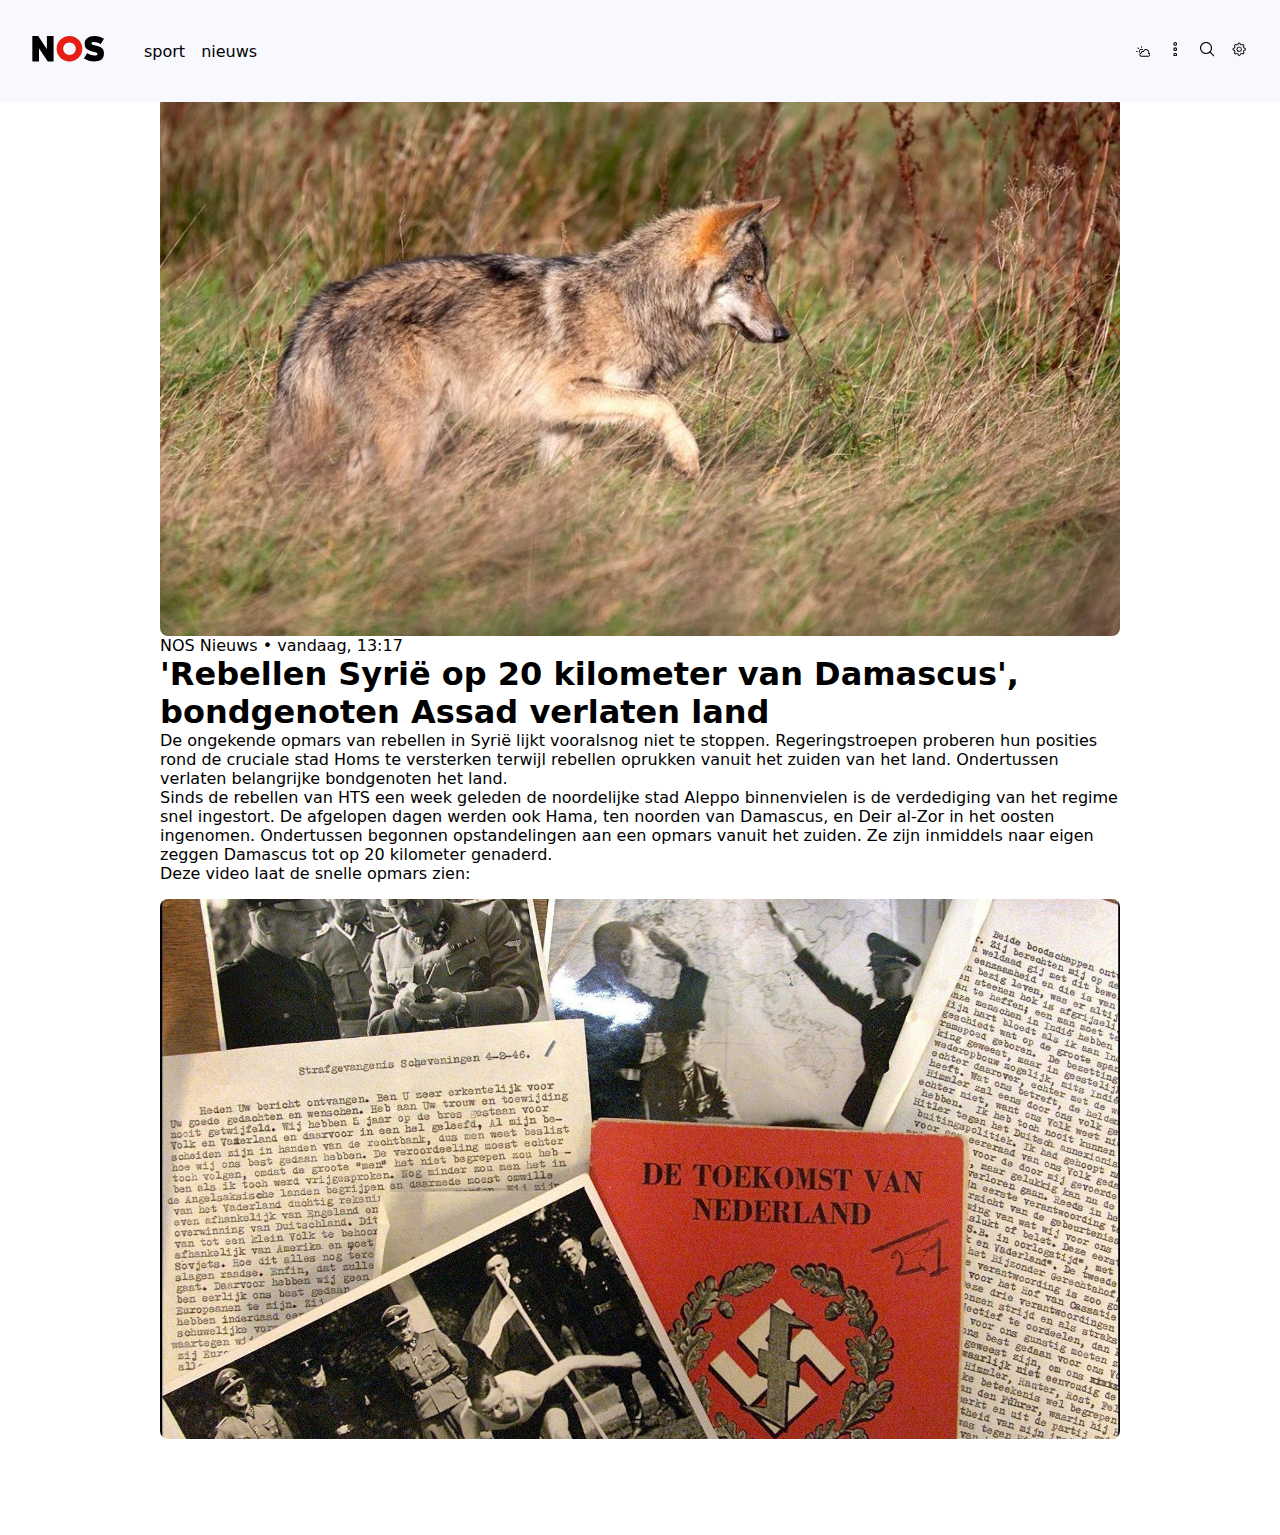
==== nieuwsbericht.html @ 50c2ce1c "1ste pagina" ====
<!DOCTYPE html>
<html lang="en">
<head>
    <meta charset="UTF-8">
    <meta name="viewport" content="width=device-width, initial-scale=1.0">
    <title>NOS</title>
    <link href="styles/style.css" rel="stylesheet">
    <link rel="icon" type="image/svg+xml" href="images/favicon.svg">
</head>
<body class="tweedepagina">
    <header>
        <nav>
            <h1><a href="index.html"><svg xmlns="http://www.w3.org/2000/svg" viewBox="0 0 79 28" aria-hidden="true">
                  <g fill="none" fill-rule="evenodd">
                    <path fill="currentColor" d="M78.94 18.93c0-5.31-2.57-6.91-9.32-8.54-3.46-.8-4.41-1.27-4.41-2.28 0-.96.53-1.66 2.76-1.66 2.72 0 5.1.93 7.48 2.55 0 0 3.15-5.01 3.49-5.87C76.2 
                      1.12 72.92 0 68.35 0c-6.48 0-10.58 3.44-10.58 8.54 0 5.4 3.1 7.19 9.58 8.7 3.6.84 4.57 1.46 4.57 2.47 0 1.27-.85 1.74-3.5 1.74-2.49 0-5.9-1.36-7.85-2.71l-3.6
                       5.87a21.3 21.3 0 0 0 11.3 3.29c6.45 0 10.67-2.33 10.67-8.73"></path>
                    <path fill="#E61E14"
                      d="M27 13.95C27 6.25 33.32 0 41.12 0s14.13 6.25 14.13 13.95S48.92 27.9 41.12
                        27.9 27 21.65 27 13.95m7.2 0c0-3.78 3.1-6.84 6.92-6.84 3.83 0 6.93 3.06 6.93 6.84s-3.1 6.84-6.93 6.84a6.89 6.89 0 0 1-6.93-6.84">
                    </path>
                    <path fill="currentColor" d="M23.67 27.9V0h-7.33v14.35S6.88 0 
                        6.82 0H.36v27.9h7.32V13.55l9.63 14.35z"></path>
                  </g>
                </svg></a></h1>
            <ul>
              <li>
                <a href="">sport</a>
                </a>
              </li>
              <li>
                <a href="">nieuws</a>
                </a>
              </li>
            </ul>
      
            <ul>
              <li>
                <a href=""><svg aria-label="Nos logo" xmlns="http://www.w3.org/2000/svg" viewBox="0 0 24 18"
                    aria-hidden="true" class="sc-c0b56039-8 jDrBGf">
                    <path fill="currentColor" d="M24 14.52c0 1.8-1.45 3.25-3.25 3.25-.57 0-2 0-5.94.03l-5.95.04A3.25 3.25 0 0 1 8
                         11.47a3.25 3.25 0 0 1 4-2.93 5.07 5.07 0 0 1 9.7 2.87c1.33.4 2.3 1.65 2.3 3.11m-3.28-1.74a.75.75 0 0
                         1-.7-1.04 3.57 3.57 0 1 0-6.8-2.05c-.1.5-.67.76-1.11.5a1.7 1.7 0 0 0-.88-.24 1.75 1.75 0 0 0-1.72 2.03.75.75 0 0 1-.7.87 1.74
                          1.74 0 0 0 .05 3.49l5.94-.04 5.95-.03a1.75 1.75 0 0 0 .03-3.5h-.06zm-9.4-7.41a.75.75 0 1 1-.72 
                          1.31 2.86 2.86 0 0 0-4.07 3.5.75.75 0 1 1-1.41.5 4.37 4.37 0 0 1 6.2-5.31m-1.38-3a.75.75 0 1 1-1.5 0V.75a.75.75
                           0 0 1 1.5 0zM.75 9.94a.75.75 0 0 1 0-1.5h1.62a.75.75 0 1 1 0 1.5zm1.94-6.19A.75.75 0 1 1 3.75 2.7L4.9 3.84a.75.75 0
                            0 1-1.07 1.05L2.7 3.75z"></path>
                  </svg></a>
              </li>
              <li>
                <svg xmlns="http://www.w3.org/2000/svg" viewBox="0 0 24 24" aria-hidden="true" class="sc-1efe975a-5 bbkuON">
                  <path fill="currentColor"
                    d="M3.13 8.87a3.13 3.13 0 1 1 0 6.26 3.13 3.13 0 0 1 0-6.26m8.87 0a3.13 3.13 0 1 1 0 6.26 3.13 3.13 0 0 1 0-6.26m8.87 0a3.13 3.13 0 1 1 0 6.26 3.13 3.13 0 0 1 0-6.26m-17.74 1.8a1.33 1.33 0 1 0 0 2.66 1.33 1.33 0 0 0 0-2.66m8.87 0a1.33 1.33 0 1 0 0 2.66 1.33 1.33 0 0 0 0-2.66m8.87 0a1.33 1.33 0 1 0 0 2.66 1.33 1.33 0 0 0 0-2.66">
                  </path>
                </svg>
              </li>
      
              <li>
                <svg xmlns="http://www.w3.org/2000/svg" viewBox="0 0 24 24" class="sc-1efe975a-4 iaoBlq">
                  <path fill="currentColor" fill-rule="nonzero" d="M10.04 0c5.545 
                          0 10.04 4.495 10.04 10.04a10 10 0 0 1-2.333 6.435l5.99 
                          5.992a.9.9 0 0 1-1.205 1.334l-.068-.061-5.992-5.99a10 
                          10 0 0 1-6.432 2.33C4.495 20.08 0 15.585 0 10.04S4.495 
                          0 10.04 0m0 1.8a8.241 8.241 0 0 0 0 16.48 8.241 8.241 0 0 
                          0 0-16.48"></path>
                </svg>
              </li>
      
              <li>
                <svg xmlns="http://www.w3.org/2000/svg" fill="none" viewBox="0 0 22 22" aria-hidden="true"
                  class="sc-d49dac73-0 ldTFCj">
                  <path fill="currentColor" stroke="currentColor" stroke-width="0.3"
                    d="m19.544 8.978-.5-.067a.51.51 0 0 1-.444-.333 8.5 8.5 0 0 0-.511-1.233.51.51 0 0 1 .067-.556l.31-.4a1.67 1.67 0 0 0-.133-2.222l-.522-.522a1.68 1.68 0 0 0-2.222-.134l-.4.311a.51.51 0 0 1-.556.067 10 10 0 0 0-1.233-.511.5.5 0 0 1-.333-.434L13.01 2.5A1.69 1.69 0 0 0 11.367 1h-.734a1.656 1.656 0 0 0-1.655 1.456l-.067.5a.5.5 0 0 1-.333.444 10 10 0 0 0-1.233.511.51.51 0 0 1-.556-.066l-.345-.267a1.677 1.677 0 0 0-2.222.089l-.522.522a1.667 1.667 0 0 0-.133 2.222l.31.4a.51.51 0 0 1 .067.556 8.5 8.5 0 0 0-.51 1.233.51.51 0 0 1-.445.333l-.5.067A1.657 1.657 0 0 0 1 10.633v.734a1.656 1.656 0 0 0 1.456 1.655l.5.067a.51.51 0 0 1 .444.333q.215.634.511 1.233c.09.183.064.4-.066.556l-.312.4a1.68 1.68 0 0 0 .134 2.222l.522.522a1.68 1.68 0 0 0 2.222.134l.4-.311a.51.51 0 0 1 .556-.067 10 10 0 0 0 1.233.511.5.5 0 0 1 .333.433l.056.445a1.69 1.69 0 0 0 1.644 1.5h.734a1.656 1.656 0 0 0 1.655-1.456l.067-.5a.51.51 0 0 1 .333-.444q.634-.215 1.233-.511c.183-.09.4-.064.556.066l.345.267a1.68 1.68 0 0 0 2.222-.089l.522-.522a1.68 1.68 0 0 0 .133-2.222l-.31-.4a.51.51 0 0 1-.067-.556q.296-.6.51-1.233a.51.51 0 0 1 .445-.333l.5-.067A1.657 1.657 0 0 0 21 11.367v-.734a1.656 1.656 0 0 0-1.456-1.655Zm.345 2.389a.57.57 0 0 1-.49.555l-.5.056a1.68 1.68 0 0 0-1.366 1.11 6.6 6.6 0 0 1-.433 1.057 1.63 1.63 0 0 0 .178 1.744l.31.4c.19.208.19.525 0 .733l-.521.522a.566.566 0 0 1-.79 0l-.344-.266a1.64 1.64 0 0 0-1.744-.178q-.51.262-1.056.433a1.68 1.68 0 0 0-1.11 1.367l-.056.5a.57.57 0 0 1-.556.489h-.733a.567.567 0 0 1-.556-.556l-.055-.433a1.65 1.65 0 0 0-1.111-1.367A6.6 6.6 0 0 1 7.9 17.1a1.5 1.5 0 0 0-.722-.178c-.37.002-.73.128-1.022.356l-.4.31a.544.544 0 0 1-.734 0l-.522-.521a.544.544 0 0 1 0-.734l.311-.4a1.64 1.64 0 0 0 .178-1.744 6.6 6.6 0 0 1-.433-1.056 1.68 1.68 0 0 0-1.367-1.11l-.5-.056a.57.57 0 0 1-.489-.556v-.733a.57.57 0 0 1 .489-.556l.5-.055a1.65 1.65 0 0 0 1.367-1.111q.17-.547.433-1.056a1.63 1.63 0 0 0-.267-1.789l-.31-.4a.544.544 0 0 1 0-.733l.521-.522a.58.58 0 0 1 .79 0l.344.277a1.61 1.61 0 0 0 1.744.178q.51-.263 1.056-.433a1.66 1.66 0 0 0 1.11-1.367l.056-.5a.57.57 0 0 1 .556-.489h.733c.305.006.55.252.556.556l.055.433a1.65 1.65 0 0 0 1.111 1.367q.547.17 1.056.433a1.62 1.62 0 0 0 1.745-.178l.4-.31a.545.545 0 0 1 .733 0l.522.521c.19.208.19.526 0 .734l-.311.4a1.64 1.64 0 0 0-.178 1.744q.263.51.433 1.056a1.66 1.66 0 0 0 1.367 1.11l.5.056a.57.57 0 0 1 .489.556z">
                  </path>
                  <path fill="currentColor" stroke="currentColor" stroke-width="0.3"
                    d="M11 7.11a3.889 3.889 0 1 0 0 7.778 3.889 3.889 0 0 0 0-7.777Zm0 6.667a2.776 2.776 0 0 1-1.964-4.741A2.777 2.777 0 1 1 11 13.777Z">
                  </path>
                </svg>
              </li>
      
            </ul>
            <button>
              <span></span>
              <span></span>
              <span></span>
            </button>
          </nav>
    </header>

    <main>
        <nav>
          <ul>
            <li><a href="/">Algemeen</a></li>
            <li><a href="/">Landelijk</a></li>
            <li><a href="/">Buitenland</a></li>
            <li><a href="/">Sport</a></li>
            <li><a href="/">Evenementen</a></li>
          </ul>
        </nav>

        <section>
            <img src="images/1024x576a.jpg" alt="">
        </section>

        <p>NOS Nieuws
            •
            vandaag, 13:17</p>
        <h1>'Rebellen Syrië op 20 kilometer van Damascus', bondgenoten Assad verlaten land</h1>

        <p>De ongekende opmars van rebellen in Syrië lijkt vooralsnog niet te stoppen. Regeringstroepen proberen hun posities rond de cruciale stad Homs te versterken terwijl rebellen oprukken vanuit het zuiden van het land. Ondertussen verlaten belangrijke bondgenoten het land.</p>

        <p>Sinds de rebellen van HTS een week geleden de noordelijke stad Aleppo binnenvielen is de verdediging van het regime snel ingestort. De afgelopen dagen werden ook Hama, ten noorden van Damascus, en Deir al-Zor in het oosten ingenomen. Ondertussen begonnen opstandelingen aan een opmars vanuit het zuiden. Ze zijn inmiddels naar eigen zeggen Damascus tot op 20 kilometer genaderd.</p>

        <p>Deze video laat de snelle opmars zien:</p>
        <section>
           
            <img src="images/hitler.jpg" alt="">
        </section>
 </body>
</html>
---- styles/style.css ----
/**************/
/* CSS REMEDY */
/**************/
*,
*::after,
*::before {
	box-sizing: border-box;
}






/*********************/
/* CUSTOM PROPERTIES */
/*********************/
:root {
	/* startje */
	--color-text: #111;
	--color-background: #eee;
}

ul {
	margin: 0;
  padding: 0;
}

h1, h2, h3, h4, h5, h6, p {
  margin: 0;
}

a {
	color: black;
	text-decoration: none;
}

body {
	margin: 0;
	font-family: system-ui, -apple-system, BlinkMacSystemFont, 'Segoe UI', Roboto, Oxygen, Ubuntu, Cantarell, 'Open Sans', 'Helvetica Neue', sans-serif;
}

/****************/
/* JOUW STYLING */
/****************/

/* jouw code */

header nav {
	display: flex;
	align-items: center;
	background: ghostwhite;
	padding: 2rem 2rem;
	gap: 2rem;
	position: fixed;
	width: 100%;
	top: 0;

	z-index: 2;
}


ul {
	padding: 0;
}

li {
	list-style-type: none;
}

li a {
	color: black;
}

header nav ul {
	display: flex;
	gap: 1rem;
}

img {
	max-width: 100%;
  border-radius: .5rem;
}


header nav ul:nth-of-type(2) {
	margin-left: auto;
	display: none;
}

header nav ul:nth-of-type(2) li:nth-of-type(2) svg {
	rotate: 90deg;
}

header nav button {
	display: flex;
	width: 2rem;
	aspect-ratio: 1/1;

	gap: .2rem;
	flex-direction: column;
	justify-content: center;
	align-items: center;
	margin-left: auto;

	background-color: transparent;
	border: none;
}

header nav button span {
	display: block;
	height: 2px;
	width: 100%;
	background-color: black;
}

nav svg:first-of-type {
	width: 90%;
}


img {
	width: 100%;
}


svg {
	width: 100%;
}

nav ul:nth-of-type(2) li {
	width: 1rem;
}

nav>h1 a {
	display: block;
	width: 5rem;
}

main {
	padding: 5rem 1rem 0 ;
	position: relative;
	z-index: 0;
	overflow-x: hidden;

}


main>nav.active {
	transform: translateX(0);
}

main>nav {
	position: absolute;
	background-color: ghostwhite;
	transform: translateX(100vw);
	/* top: 0; */
	z-index: 3;
	left: 0;
	width: 100vw;
	height: 90vh;
	transition: .5s;
	padding: 0rem 1rem 1rem 1rem;
}

main>nav ul {
	display: flex;
	flex-direction: column;
}

main>nav ul li a {
	display: block;
	padding: 1rem;
	border-bottom: 1px black solid;
}

main > section:nth-of-type(1) ul > div {
  display: block;
}

main > section:nth-of-type(1) ul li {
  position: relative;
}

main > section:nth-of-type(1) ul li div {
  background: linear-gradient(rgba(0, 0, 0, 0) 0%, rgba(0, 0, 0, 0.515) 100% );
  position: absolute;
  top: 0;
  width: 100%;
  height: 100%;
}
main > section:nth-of-type(1) ul li h3 {
  position: absolute;
  bottom: 1rem;
  left: 1rem;
  font-size: 2rem;
  z-index: 2;
  color: white;
}

main > section:nth-of-type(1) div ul ul {
	display: flex;
	gap: 1em;
	margin-top: .8em;
}

main > section:nth-of-type(1) > ul  { 
  display: flex;
  flex-direction: column;
}
main > section:nth-of-type(1) > ul ul  { 
  display: flex;
  flex-direction: row;
  gap: .5rem;
  margin: .5rem 0;
}

main > section:nth-of-type(1) div ul ul li {
	border-radius: .5em;
	overflow: hidden;
}


main > section:nth-of-type(2) {
  display: flex;
  flex-direction: column;
}

main > section:nth-of-type(2) > section {
  display: flex;
  flex-direction: column;
}



main > section:nth-of-type(2) section article:nth-of-type(2) ul {
  display: flex;
  overflow-x: auto; /* Zorg voor horizontaal scrollen */
  gap: 1rem; /* Ruimte tussen items */
  margin: 2rem 0;
  scroll-snap-type: x mandatory; /* Snap naar items */
  list-style: none;
  margin: 0;
  flex-direction: row;
}

main > section:nth-of-type(2) section article:nth-of-type(2){
  margin: 1rem 0;
}

main > section:nth-of-type(2) section article:nth-of-type(2) ul li {
  flex: 0 0 auto; /* Zorg ervoor dat de items niet krimpen of groeien */
  scroll-snap-align: start; /* Snapt naar het midden van elk item */
  width: 50%; /* Maak de items smaller (dunner) */
  max-width: 150px; /* Optioneel, maximale breedte */
  height: 200px; /* Hoogte behouden */
  border-radius: 0; /* Geen ronde hoeken, rechte hoeken */
  overflow: hidden; /* Verberg overloop */
  position: relative;
}
main > section:nth-of-type(2) section article:nth-of-type(2) ul li h4{
  position: absolute;
  bottom: 0;
  left: 1rem;
  z-index: 1;
  color: white;
  text-shadow: 0 0 10px black;
}

main > section:nth-of-type(2) section article:nth-of-type(2) ul li img {
  display: block;
  width: 100%; /* Zorgt ervoor dat de afbeelding de breedte van de container vult */
  height: 100%; /* Zorgt ervoor dat de afbeelding de volledige hoogte vult */
  object-fit: cover; /* Zorgt ervoor dat de afbeelding de container vult zonder vervorming */
  border-radius: 4px; /* Optioneel: lichte afgeronde hoeken voor de afbeelding */
  box-shadow: 0 4px 8px rgba(0, 0, 0, 0.2); /* Optioneel: schaduw voor een visueel effect */
}
main > section:nth-of-type(2) section article:nth-of-type(3){
  margin: 1rem 0;
}

main > section:nth-of-type(2) {
  gap: 1rem;
}


main > section:nth-of-type(2)  div {
  display: none;
  gap: 1rem;
  flex-direction: column;
}

main > section:nth-of-type(2) section article:nth-of-type(1) ul,
main > section:nth-of-type(2) section article:nth-of-type(3) ul {
  display: flex;
  flex-direction: column;
  gap: 2rem;
}
main > section:nth-of-type(2) section article:nth-of-type(1) ul li,
main > section:nth-of-type(2) section article:nth-of-type(3) ul li {
  display: flex;
  align-items: center;
  gap: 1rem;
  flex-direction: row;
}

main > section:nth-of-type(2) section article:nth-of-type(1) ul li h4,
main > section:nth-of-type(2) section article:nth-of-type(3) ul li h4{
  display: none;
} 

main > section:nth-of-type(2) section article:nth-of-type(1) ul li img,
main > section:nth-of-type(2) section article:nth-of-type(3) ul li img {
  width: 7rem;
  height: 4rem;
  border-radius: .5rem;
  object-fit: cover;
}

main > section:nth-of-type(2) section article:nth-of-type(2) h2 {
  margin: 1rem 0;
} 

main > section:nth-of-type(3)   {
  display: flex;
  gap: 2rem;
  flex-direction: column;
}


main > section:nth-of-type(3) article ul {
  display: flex;
  scroll-snap-type: x mandatory;
  overflow-x: scroll;
  gap: 1rem;
}
main > section:nth-of-type(3) article ul li {
  flex: 0 0 auto; /* Zorg ervoor dat de items niet krimpen of groeien */
  scroll-snap-align: start; /* Snapt naar het midden van elk item */
  width: 35%; /* Maak de items smaller (dunner) */
  /* max-width: 150px; Optioneel, maximale breedte */
  border-radius: 0; /* Geen ronde hoeken, rechte hoeken */
  overflow: hidden; /* Verberg overloop */
  position: relative;
}

main > section:nth-of-type(3) article ul li a div {
  position: relative;
}

main > section:nth-of-type(3) article ul li a div img {
  aspect-ratio: 1/1;
  object-fit: cover;
}


main > section:nth-of-type(3) article h2 {
  margin: 1rem 0;
}

main > section:nth-of-type(3) article ul li a div h4 {
  position: absolute;
  bottom: 1.5rem;
  left: 1.5rem;
  background-color: red;
  color: white;
  font-size: .6rem;
  padding: .3rem;
  border-radius: 1rem;
  z-index: 4;
}

main > section:nth-of-type(3) article ul li a h3 {
  font-size: .8rem;
}



@media (min-width: 786px) {
	header nav ul:nth-of-type(2) li:nth-of-type(1) a {
		display: block;
	}

	main {
		padding: 6rem 10rem;
	}


	main > section:nth-of-type(1) ul {
		display: flex;
		flex-direction: row;
		gap: 1rem;
	}
	main > section:nth-of-type(1) ul > div {
		display: none;
	}

  main > section:nth-of-type(2) ul {
		display: flex;
		flex-direction: column;
		gap: 2em;
	}



	main > section:nth-of-type(1) ul li {
		border-radius: 1rem;
		overflow: hidden;
	}

	main article:nth-of-type(1) ul:nth-of-type(1) > div {
		display: none !important;
	}

	header nav button {
		display: none;
		margin-left: auto;
	}

	header nav ul:nth-of-type(2) {
		display: flex;
	}

	main article:nth-of-type(1) ul {
		flex-direction: row;
	}

	main article:nth-of-type(1) ul li:nth-of-type(3){
		display: none;
	}

  main > section:nth-of-type(2) {
    flex-direction: row;
    margin-top: 1rem;
  }

  main > section:nth-of-type(2) section article:nth-of-type(1) ul,
  main > section:nth-of-type(2) section article:nth-of-type(3) ul {
    display: grid;
    grid-template-columns: repeat(3, 1fr);
    grid-template-rows: repeat(3, auto);
  }


  main > section:nth-of-type(2) section article:nth-of-type(1) ul li,
main > section:nth-of-type(2) section article:nth-of-type(3) ul li {
  align-items: flex-start;  
  flex-direction: column;
}

main > section:nth-of-type(2) section article:nth-of-type(1) ul li h4,
main > section:nth-of-type(2) section article:nth-of-type(3) ul li h4{
  display: block;
} 

main > section:nth-of-type(2) section article:nth-of-type(1) ul li img,
main > section:nth-of-type(2) section article:nth-of-type(3) ul li img {
  width: 100%;
  height: auto;
  border-radius: .5rem;
  object-fit: cover;
}


  main > section:nth-of-type(2) section article:nth-of-type(1) ul li img,
  main > section:nth-of-type(2) section article:nth-of-type(2) ul li img, 
  main > section:nth-of-type(2) section article:nth-of-type(3) ul li img, 
  main > section:nth-of-type(2) section article:nth-of-type(4) ul li img {
    aspect-ratio: 1/1;
    object-fit: cover;
    border-radius: 1rem;
    overflow: hidden;
  }
main > section:nth-of-type(2)  div {
  display: flex;
  gap: 1rem;
  flex-direction: column;
}

main > section:nth-of-type(2) div aside {
  width: 20rem;
  background-color: ghostwhite;
  padding: 2rem;
}

main > section:nth-of-type(2) div aside ul {
  display: flex;
  flex-direction: column;
  gap: 0;
}
main > section:nth-of-type(2) div aside ul li {
  margin: .5rem 0 ;
  border-bottom: 1px black solid;
  padding: 0 0 1rem;
}

main > section:nth-of-type(2) div aside h3 {
  font-size: .8rem;
  margin: 0;
  font-weight: 300;
}
main > section:nth-of-type(2) div aside h4 {
  font-size: .8rem;
  margin: 0;
}

main > section:nth-of-type(2) div aside:nth-of-type(2) ul li  {
  display: flex;
  align-items: center;
  gap: 1rem;

}
main > section:nth-of-type(2) div aside:nth-of-type(2) ul li img  {
  width: 3rem;
  height: 3rem;
  object-fit: cover;
  border-radius: 100rem;
  aspect-ratio: 1/1;
}
main > section:nth-of-type(2) div aside:nth-of-type(2) ul li a  {
  display: flex;
  flex-direction: column;
}

main > section:nth-of-type(2) div aside:nth-of-type(2) ul li a p {
  margin: 0;
}

main > section:nth-of-type(3) article ul li {
  width: 15%
  ;
}

[class="tweedepagina"] main section {
  display: flex;
  justify-content: center;
  justify-items: center;
}

.tweedepagina img:nth-of-type(2) {
  width: 2rem;
  height: 2rem;


}

.tweedepagina section :nth-of-type(2) {
  display: flex;
  flex-direction: column;
  align-items: center;
 margin-top: 2em;
}

}
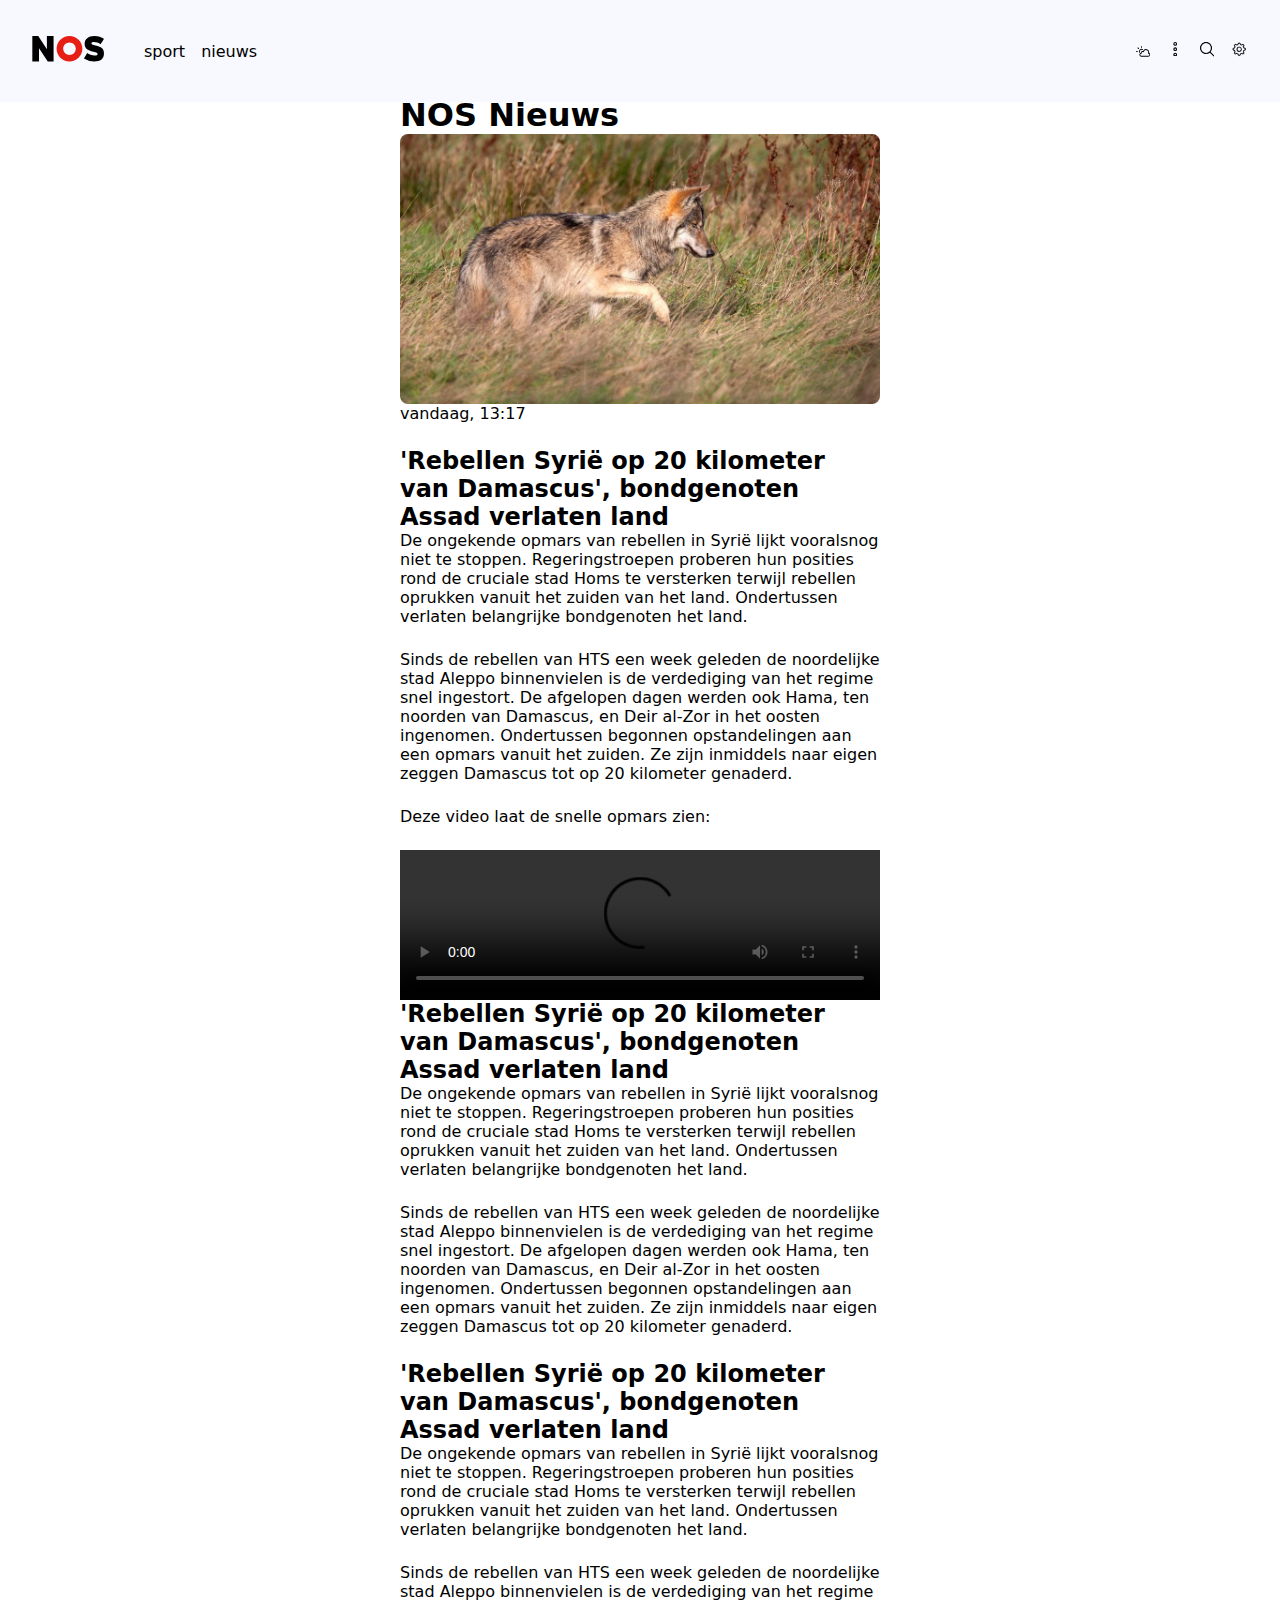
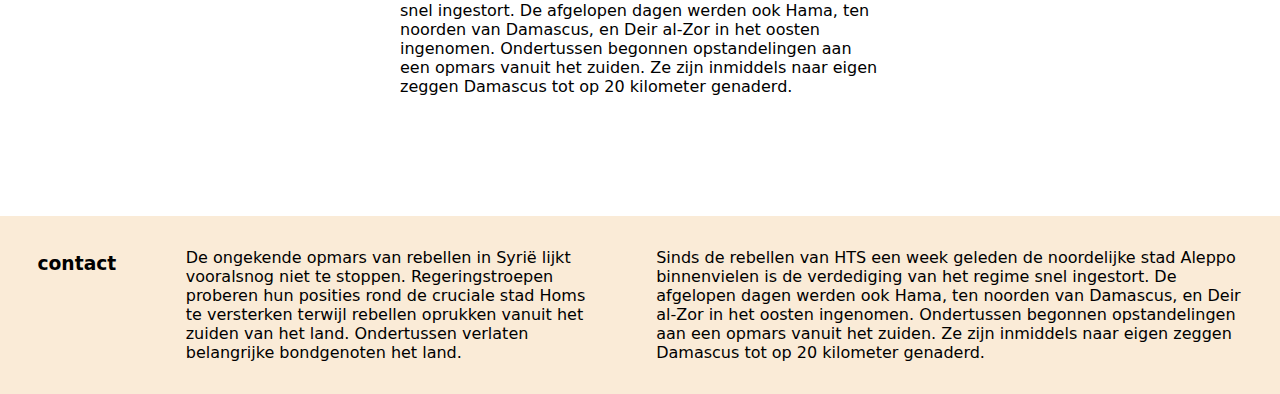
==== commit df02a4cc: "nieuww" ====
--- a/nieuwsbericht.html
+++ b/nieuwsbericht.html
@@ -98,14 +98,13 @@
           </ul>
         </nav>
 
+        <h1>NOS Nieuws</h1> 
         <section>
             <img src="images/1024x576a.jpg" alt="">
         </section>
 
-        <p>NOS Nieuws
-            •
-            vandaag, 13:17</p>
-        <h1>'Rebellen Syrië op 20 kilometer van Damascus', bondgenoten Assad verlaten land</h1>
+         <p>vandaag, 13:17</p>
+        <h2>'Rebellen Syrië op 20 kilometer van Damascus', bondgenoten Assad verlaten land</h2>
 
         <p>De ongekende opmars van rebellen in Syrië lijkt vooralsnog niet te stoppen. Regeringstroepen proberen hun posities rond de cruciale stad Homs te versterken terwijl rebellen oprukken vanuit het zuiden van het land. Ondertussen verlaten belangrijke bondgenoten het land.</p>
 
@@ -114,7 +113,31 @@
         <p>Deze video laat de snelle opmars zien:</p>
         <section>
            
-            <img src="images/hitler.jpg" alt="">
+            <!-- <img src="./images/3752532-hd_1920_1080_24fps.mp4" alt=""> -->
+            <video controls width="640">
+              <source src="./images/3752532-hd_1920_1080_24fps.mp4" type="video/mp4">
+          </video>
         </section>
+        <h2>'Rebellen Syrië op 20 kilometer van Damascus', bondgenoten Assad verlaten land</h2>
+
+        <p>De ongekende opmars van rebellen in Syrië lijkt vooralsnog niet te stoppen. Regeringstroepen proberen hun posities rond de cruciale stad Homs te versterken terwijl rebellen oprukken vanuit het zuiden van het land. Ondertussen verlaten belangrijke bondgenoten het land.</p>
+
+        <p>Sinds de rebellen van HTS een week geleden de noordelijke stad Aleppo binnenvielen is de verdediging van het regime snel ingestort. De afgelopen dagen werden ook Hama, ten noorden van Damascus, en Deir al-Zor in het oosten ingenomen. Ondertussen begonnen opstandelingen aan een opmars vanuit het zuiden. Ze zijn inmiddels naar eigen zeggen Damascus tot op 20 kilometer genaderd.</p>
+        <h2>'Rebellen Syrië op 20 kilometer van Damascus', bondgenoten Assad verlaten land</h2>
+
+        <p>De ongekende opmars van rebellen in Syrië lijkt vooralsnog niet te stoppen. Regeringstroepen proberen hun posities rond de cruciale stad Homs te versterken terwijl rebellen oprukken vanuit het zuiden van het land. Ondertussen verlaten belangrijke bondgenoten het land.</p>
+
+        <p>Sinds de rebellen van HTS een week geleden de noordelijke stad Aleppo binnenvielen is de verdediging van het regime snel ingestort. De afgelopen dagen werden ook Hama, ten noorden van Damascus, en Deir al-Zor in het oosten ingenomen. Ondertussen begonnen opstandelingen aan een opmars vanuit het zuiden. Ze zijn inmiddels naar eigen zeggen Damascus tot op 20 kilometer genaderd.</p>
+
+        <section>
+        </main>
+        </section>
+        <footer>
+          <h3>contact</h3>
+           <p>De ongekende opmars van rebellen in Syrië lijkt vooralsnog niet te stoppen. Regeringstroepen proberen hun posities rond de cruciale stad Homs te versterken terwijl rebellen oprukken vanuit het zuiden van het land. Ondertussen verlaten belangrijke bondgenoten het land.</p>
+  
+          <p>Sinds de rebellen van HTS een week geleden de noordelijke stad Aleppo binnenvielen is de verdediging van het regime snel ingestort. De afgelopen dagen werden ook Hama, ten noorden van Damascus, en Deir al-Zor in het oosten ingenomen. Ondertussen begonnen opstandelingen aan een opmars vanuit het zuiden. Ze zijn inmiddels naar eigen zeggen Damascus tot op 20 kilometer genaderd.</p>
+  
+        </footer>
  </body>
 </html>--- a/styles/style.css
+++ b/styles/style.css
@@ -551,5 +551,31 @@
  margin-top: 2em;
 }
 
-}
-
+.tweedepagina main p{
+  margin:0px 0px 1.5rem;
+}
+
+.tweedepagina main  {
+padding-left: 25rem;
+padding-right: 25rem;
+}
+
+.tweedepagina main p:first-of-type{
+  font-weight: 100;
+}
+}
+
+.tweedepagina main p{
+  margin:0px 0px 1.5rem;
+}
+
+.tweedepagina footer{
+  display: flex;
+  flex-direction: row;
+  background-color: antiquewhite;
+  border: 1px black;
+}
+
+.tweedepagina footer h3,p{
+  margin: 2em;
+}
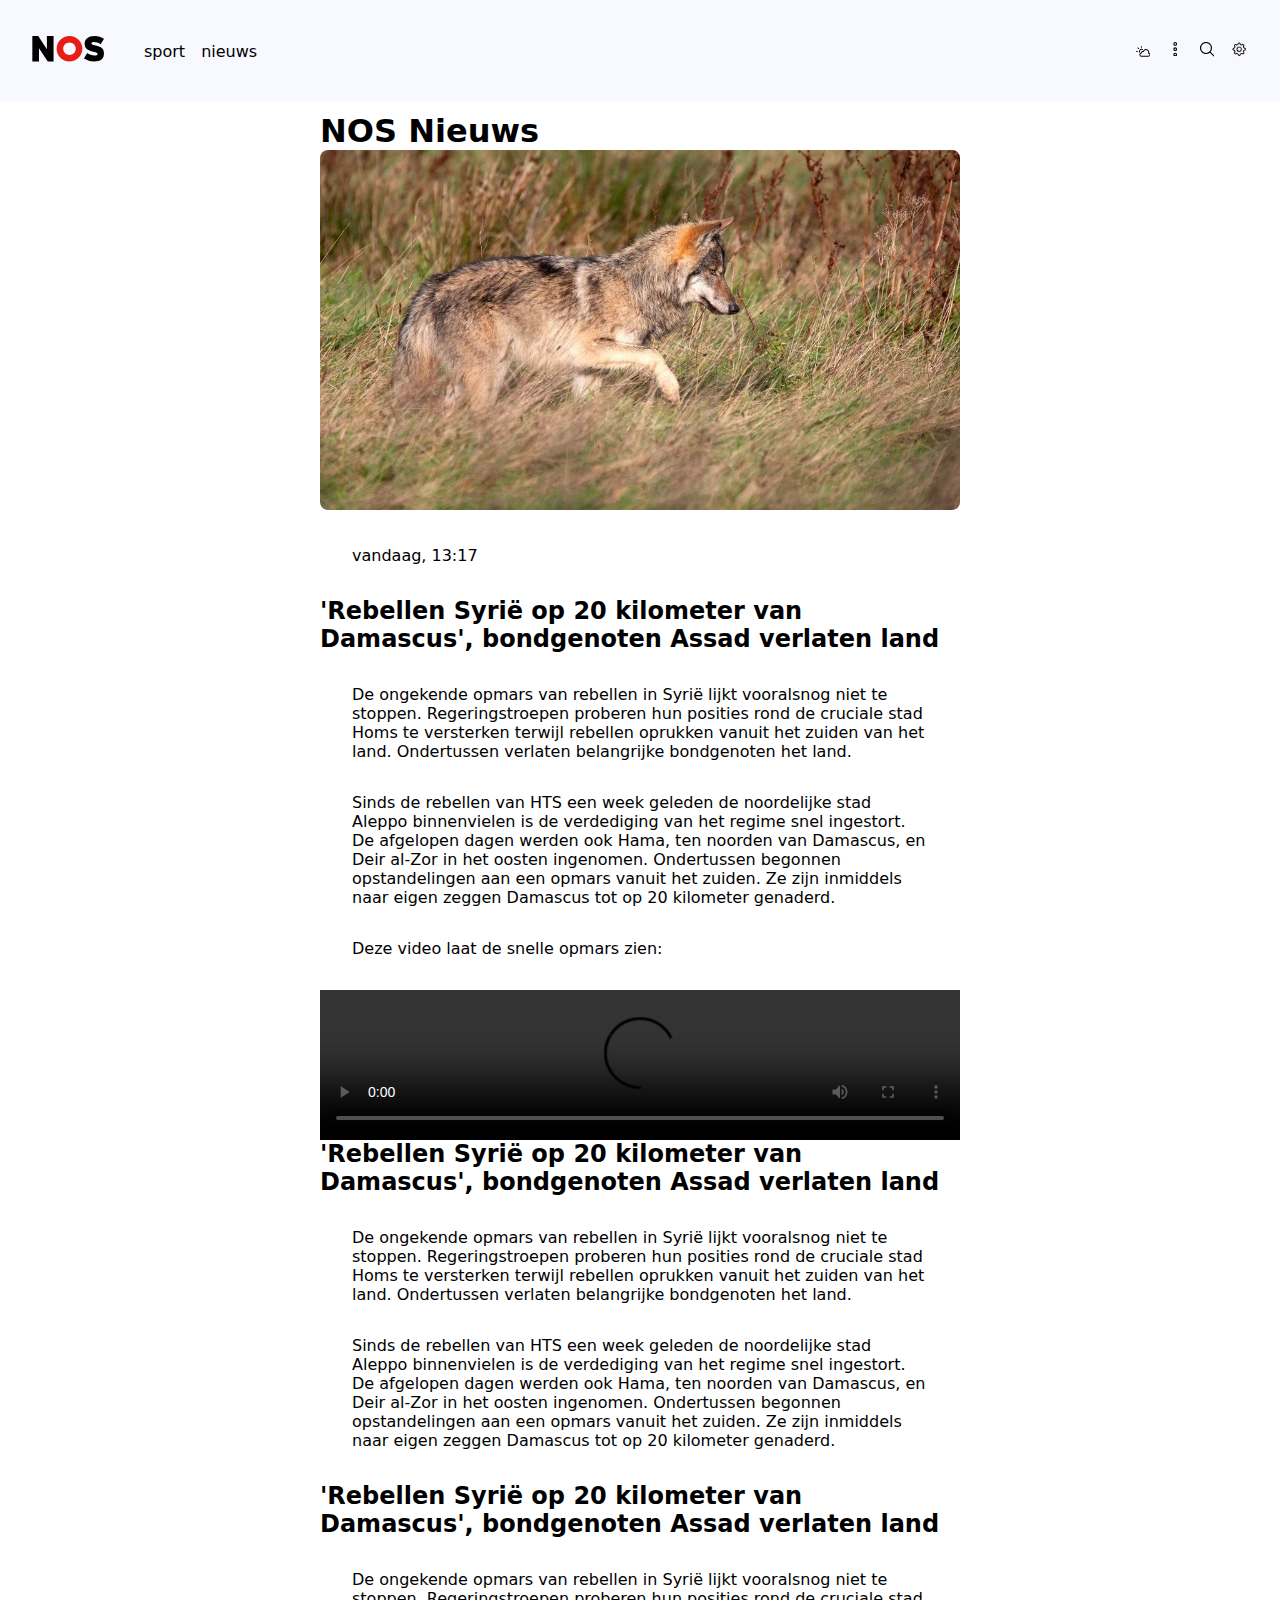
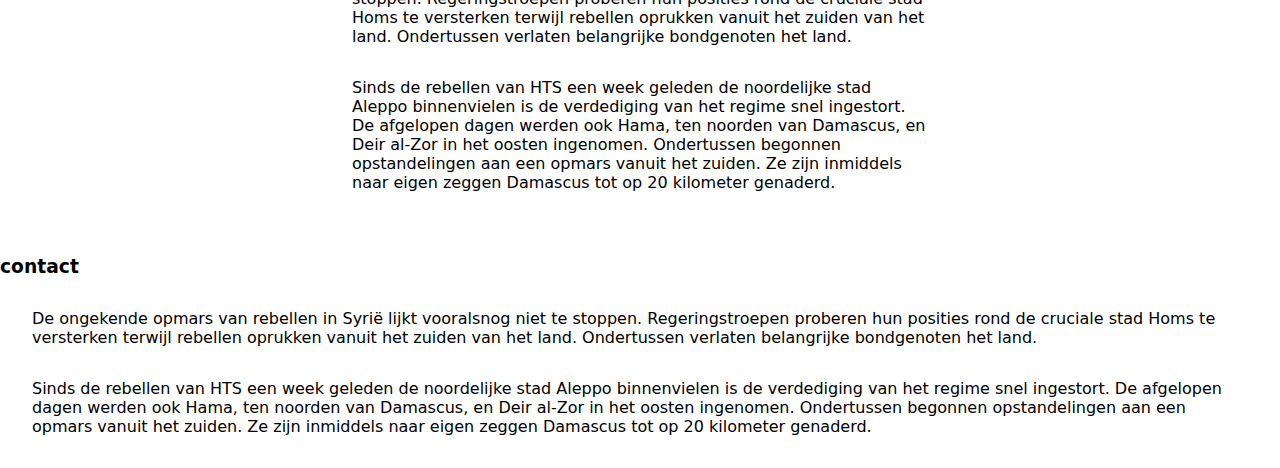
==== commit 2cf3e817: "push" ====
--- a/nieuwsbericht.html
+++ b/nieuwsbericht.html
@@ -7,8 +7,9 @@
     <link href="styles/style.css" rel="stylesheet">
     <link rel="icon" type="image/svg+xml" href="images/favicon.svg">
 </head>
-<body class="tweedepagina">
+<body >
     <header>
+
         <nav>
             <h1><a href="index.html"><svg xmlns="http://www.w3.org/2000/svg" viewBox="0 0 79 28" aria-hidden="true">
                   <g fill="none" fill-rule="evenodd">
@@ -87,7 +88,7 @@
           </nav>
     </header>
 
-    <main>
+    <main class="tweedepagina">
         <nav>
           <ul>
             <li><a href="/">Algemeen</a></li>
--- a/styles/style.css
+++ b/styles/style.css
@@ -4,7 +4,7 @@
 *,
 *::after,
 *::before {
-	box-sizing: border-box;
+  box-sizing: border-box;
 }
 
 
@@ -16,28 +16,45 @@
 /* CUSTOM PROPERTIES */
 /*********************/
 :root {
-	/* startje */
-	--color-text: #111;
-	--color-background: #eee;
+  /* startje */
+  --color-text: #111;
+  --color-background: #eee;
+}
+
+main {
+  max-width: 70em;
+  margin-inline: auto;
+  margin-top: 5rem;
+}
+
+.tweedepagina {
+  max-width: 40em;
+  margin-inline: auto;
 }
 
 ul {
-	margin: 0;
+  margin: 0;
   padding: 0;
 }
 
-h1, h2, h3, h4, h5, h6, p {
+h1,
+h2,
+h3,
+h4,
+h5,
+h6,
+p {
   margin: 0;
 }
 
 a {
-	color: black;
-	text-decoration: none;
+  color: black;
+  text-decoration: none;
 }
 
 body {
-	margin: 0;
-	font-family: system-ui, -apple-system, BlinkMacSystemFont, 'Segoe UI', Roboto, Oxygen, Ubuntu, Cantarell, 'Open Sans', 'Helvetica Neue', sans-serif;
+  margin: 0;
+  font-family: system-ui, -apple-system, BlinkMacSystemFont, 'Segoe UI', Roboto, Oxygen, Ubuntu, Cantarell, 'Open Sans', 'Helvetica Neue', sans-serif;
 }
 
 /****************/
@@ -47,149 +64,150 @@
 /* jouw code */
 
 header nav {
-	display: flex;
-	align-items: center;
-	background: ghostwhite;
-	padding: 2rem 2rem;
-	gap: 2rem;
-	position: fixed;
-	width: 100%;
-	top: 0;
-
-	z-index: 2;
+  display: flex;
+  align-items: center;
+  background: ghostwhite;
+  padding: 2rem 2rem;
+  gap: 2rem;
+  position: fixed;
+  width: 100%;
+  top: 0;
+
+  z-index: 2;
 }
 
 
 ul {
-	padding: 0;
+  padding: 0;
 }
 
 li {
-	list-style-type: none;
+  list-style-type: none;
 }
 
 li a {
-	color: black;
+  color: black;
 }
 
 header nav ul {
-	display: flex;
-	gap: 1rem;
+  display: flex;
+  gap: 1rem;
 }
 
 img {
-	max-width: 100%;
+  max-width: 100%;
   border-radius: .5rem;
 }
 
 
 header nav ul:nth-of-type(2) {
-	margin-left: auto;
-	display: none;
+  margin-left: auto;
+  display: none;
 }
 
 header nav ul:nth-of-type(2) li:nth-of-type(2) svg {
-	rotate: 90deg;
+  rotate: 90deg;
 }
 
 header nav button {
-	display: flex;
-	width: 2rem;
-	aspect-ratio: 1/1;
-
-	gap: .2rem;
-	flex-direction: column;
-	justify-content: center;
-	align-items: center;
-	margin-left: auto;
-
-	background-color: transparent;
-	border: none;
+  display: flex;
+  width: 2rem;
+  aspect-ratio: 1/1;
+
+  gap: .2rem;
+  flex-direction: column;
+  justify-content: center;
+  align-items: center;
+  margin-left: auto;
+
+  background-color: transparent;
+  border: none;
 }
 
 header nav button span {
-	display: block;
-	height: 2px;
-	width: 100%;
-	background-color: black;
+  display: block;
+  height: 2px;
+  width: 100%;
+  background-color: black;
 }
 
 nav svg:first-of-type {
-	width: 90%;
+  width: 90%;
 }
 
 
 img {
-	width: 100%;
+  width: 100%;
 }
 
 
 svg {
-	width: 100%;
+  width: 100%;
 }
 
 nav ul:nth-of-type(2) li {
-	width: 1rem;
+  width: 1rem;
 }
 
 nav>h1 a {
-	display: block;
-	width: 5rem;
+  display: block;
+  width: 5rem;
 }
 
 main {
-	padding: 5rem 1rem 0 ;
-	position: relative;
-	z-index: 0;
-	overflow-x: hidden;
+  padding: 5rem 1rem 0;
+  position: relative;
+  z-index: 0;
+  overflow-x: hidden;
 
 }
 
 
 main>nav.active {
-	transform: translateX(0);
+  transform: translateX(0);
 }
 
 main>nav {
-	position: absolute;
-	background-color: ghostwhite;
-	transform: translateX(100vw);
-	/* top: 0; */
-	z-index: 3;
-	left: 0;
-	width: 100vw;
-	height: 90vh;
-	transition: .5s;
-	padding: 0rem 1rem 1rem 1rem;
+  position: absolute;
+  background-color: ghostwhite;
+  transform: translateX(100vw);
+  /* top: 0; */
+  z-index: 3;
+  left: 0;
+  width: 100vw;
+  height: 90vh;
+  transition: .5s;
+  padding: 0rem 1rem 1rem 1rem;
 }
 
 main>nav ul {
-	display: flex;
-	flex-direction: column;
+  display: flex;
+  flex-direction: column;
 }
 
 main>nav ul li a {
-	display: block;
-	padding: 1rem;
-	border-bottom: 1px black solid;
-}
-
-main > section:nth-of-type(1) ul > div {
   display: block;
-}
-
-main > section:nth-of-type(1) ul li {
+  padding: 1rem;
+  border-bottom: 1px black solid;
+}
+
+main>section:nth-of-type(1) ul>div {
+  display: block;
+}
+
+main>section:nth-of-type(1) ul li {
   position: relative;
 }
 
-main > section:nth-of-type(1) ul li div {
-  background: linear-gradient(rgba(0, 0, 0, 0) 0%, rgba(0, 0, 0, 0.515) 100% );
+main>section:nth-of-type(1) ul li div {
+  background: linear-gradient(rgba(0, 0, 0, 0) 0%, rgba(0, 0, 0, 0.515) 100%);
   position: absolute;
   top: 0;
   width: 100%;
   height: 100%;
 }
-main > section:nth-of-type(1) ul li h3 {
+
+main>section:nth-of-type(1) ul li h3 {
   position: absolute;
   bottom: 1rem;
   left: 1rem;
@@ -198,67 +216,113 @@
   color: white;
 }
 
-main > section:nth-of-type(1) div ul ul {
-	display: flex;
-	gap: 1em;
-	margin-top: .8em;
-}
-
-main > section:nth-of-type(1) > ul  { 
+main>section:nth-of-type(1) div ul ul {
+  display: flex;
+  gap: 1em;
+  margin-top: .8em;
+}
+
+main>section:nth-of-type(1)>ul {
+  margin:0;
+	padding:0;
+	list-style-type:none;
+	
+	display:grid;
+	grid-template-columns:repeat(6, 1fr);
+	gap:1em;
+}
+
+
+main > section:nth-of-type(1) ul li img {
+  grid-area:1/1;
+	width:100%;
+}
+
+main > section:nth-of-type(1) ul li:nth-of-type(1) img {
+	grid-area:1/1;
+}
+
+
+main > section:nth-of-type(1) ul li:nth-of-type(1) {
+	grid-column:span 6;
+	display:grid;
+}
+main > section:nth-of-type(1) ul li:nth-of-type(2),
+main > section:nth-of-type(1) ul li:nth-of-type(3) {
+	grid-column:span 3;
+	display:grid;
+
+}
+
+
+main > section:nth-of-type(2) ul li a {
   display: flex;
   flex-direction: column;
 }
-main > section:nth-of-type(1) > ul ul  { 
-  display: flex;
-  flex-direction: row;
-  gap: .5rem;
-  margin: .5rem 0;
-}
-
-main > section:nth-of-type(1) div ul ul li {
-	border-radius: .5em;
-	overflow: hidden;
-}
-
-
-main > section:nth-of-type(2) {
+
+main > section:nth-of-type(2) ul li div{
+  display: block;
+}
+
+
+main > section:nth-of-type(1) ul li:nth-of-type(n + 4) {
+	grid-column:span 6;
+  align-items: center;
+
+	display:grid;
+	grid-template-columns:20% 1fr;
+	gap:.5em;
+}
+
+main>section:nth-of-type(2) {
   display: flex;
   flex-direction: column;
 }
 
-main > section:nth-of-type(2) > section {
+main>section:nth-of-type(2)>section {
   display: flex;
   flex-direction: column;
 }
 
 
 
-main > section:nth-of-type(2) section article:nth-of-type(2) ul {
-  display: flex;
-  overflow-x: auto; /* Zorg voor horizontaal scrollen */
-  gap: 1rem; /* Ruimte tussen items */
+main>section:nth-of-type(2) section article:nth-of-type(2) ul {
+  display: flex;
+  overflow-x: auto;
+  /* Zorg voor horizontaal scrollen */
+  gap: 1rem;
+  /* Ruimte tussen items */
   margin: 2rem 0;
-  scroll-snap-type: x mandatory; /* Snap naar items */
+  scroll-snap-type: x mandatory;
+  /* Snap naar items */
   list-style: none;
   margin: 0;
   flex-direction: row;
 }
 
-main > section:nth-of-type(2) section article:nth-of-type(2){
+main>section:nth-of-type(2) section article:nth-of-type(2) {
   margin: 1rem 0;
 }
 
-main > section:nth-of-type(2) section article:nth-of-type(2) ul li {
-  flex: 0 0 auto; /* Zorg ervoor dat de items niet krimpen of groeien */
-  scroll-snap-align: start; /* Snapt naar het midden van elk item */
-  width: 50%; /* Maak de items smaller (dunner) */
-  max-width: 150px; /* Optioneel, maximale breedte */
-  height: 200px; /* Hoogte behouden */
-  border-radius: 0; /* Geen ronde hoeken, rechte hoeken */
-  overflow: hidden; /* Verberg overloop */
+main>section:nth-of-type(2) section article:nth-of-type(2) ul li {
+  flex: 0 0 auto;
+  /* Zorg ervoor dat de items niet krimpen of groeien */
+  scroll-snap-align: start;
+  /* Snapt naar het midden van elk item */
+  width: 50%;
+  /* Maak de items smaller (dunner) */
+  max-width: 150px;
+  /* Optioneel, maximale breedte */
+  height: 200px;
+  /* Hoogte behouden */
+  border-radius: 0;
+  /* Geen ronde hoeken, rechte hoeken */
+  overflow: hidden;
+  /* Verberg overloop */
   position: relative;
 }
-main > section:nth-of-type(2) section article:nth-of-type(2) ul li h4{
+
+main>section:nth-of-type(2) section article:nth-of-type(2) ul li h4 {
   position: absolute;
   bottom: 0;
   left: 1rem;
@@ -267,98 +331,111 @@
   text-shadow: 0 0 10px black;
 }
 
-main > section:nth-of-type(2) section article:nth-of-type(2) ul li img {
+main>section:nth-of-type(2) section article:nth-of-type(2) ul li img {
   display: block;
-  width: 100%; /* Zorgt ervoor dat de afbeelding de breedte van de container vult */
-  height: 100%; /* Zorgt ervoor dat de afbeelding de volledige hoogte vult */
-  object-fit: cover; /* Zorgt ervoor dat de afbeelding de container vult zonder vervorming */
-  border-radius: 4px; /* Optioneel: lichte afgeronde hoeken voor de afbeelding */
-  box-shadow: 0 4px 8px rgba(0, 0, 0, 0.2); /* Optioneel: schaduw voor een visueel effect */
-}
-main > section:nth-of-type(2) section article:nth-of-type(3){
+  width: 100%;
+  /* Zorgt ervoor dat de afbeelding de breedte van de container vult */
+  height: 100%;
+  /* Zorgt ervoor dat de afbeelding de volledige hoogte vult */
+  object-fit: cover;
+  /* Zorgt ervoor dat de afbeelding de container vult zonder vervorming */
+  border-radius: 4px;
+  /* Optioneel: lichte afgeronde hoeken voor de afbeelding */
+  box-shadow: 0 4px 8px rgba(0, 0, 0, 0.2);
+  /* Optioneel: schaduw voor een visueel effect */
+}
+
+main>section:nth-of-type(2) section article:nth-of-type(3) {
   margin: 1rem 0;
 }
 
-main > section:nth-of-type(2) {
+main>section:nth-of-type(2) {
   gap: 1rem;
 }
 
 
-main > section:nth-of-type(2)  div {
+main>section:nth-of-type(2) div {
   display: none;
   gap: 1rem;
   flex-direction: column;
 }
 
-main > section:nth-of-type(2) section article:nth-of-type(1) ul,
-main > section:nth-of-type(2) section article:nth-of-type(3) ul {
+main>section:nth-of-type(2) section article:nth-of-type(1) ul,
+main>section:nth-of-type(2) section article:nth-of-type(3) ul {
   display: flex;
   flex-direction: column;
   gap: 2rem;
 }
-main > section:nth-of-type(2) section article:nth-of-type(1) ul li,
-main > section:nth-of-type(2) section article:nth-of-type(3) ul li {
+
+main>section:nth-of-type(2) section article:nth-of-type(1) ul li,
+main>section:nth-of-type(2) section article:nth-of-type(3) ul li {
   display: flex;
   align-items: center;
   gap: 1rem;
   flex-direction: row;
 }
 
-main > section:nth-of-type(2) section article:nth-of-type(1) ul li h4,
-main > section:nth-of-type(2) section article:nth-of-type(3) ul li h4{
+main>section:nth-of-type(2) section article:nth-of-type(1) ul li h4,
+main>section:nth-of-type(2) section article:nth-of-type(3) ul li h4 {
   display: none;
-} 
-
-main > section:nth-of-type(2) section article:nth-of-type(1) ul li img,
-main > section:nth-of-type(2) section article:nth-of-type(3) ul li img {
+}
+
+main>section:nth-of-type(2) section article:nth-of-type(1) ul li img,
+main>section:nth-of-type(2) section article:nth-of-type(3) ul li img {
   width: 7rem;
   height: 4rem;
   border-radius: .5rem;
   object-fit: cover;
 }
 
-main > section:nth-of-type(2) section article:nth-of-type(2) h2 {
+main>section:nth-of-type(2) section article:nth-of-type(2) h2 {
   margin: 1rem 0;
-} 
-
-main > section:nth-of-type(3)   {
+}
+
+main>section:nth-of-type(3) {
   display: flex;
   gap: 2rem;
   flex-direction: column;
 }
 
 
-main > section:nth-of-type(3) article ul {
+main>section:nth-of-type(3) article ul {
   display: flex;
   scroll-snap-type: x mandatory;
   overflow-x: scroll;
   gap: 1rem;
 }
-main > section:nth-of-type(3) article ul li {
-  flex: 0 0 auto; /* Zorg ervoor dat de items niet krimpen of groeien */
-  scroll-snap-align: start; /* Snapt naar het midden van elk item */
-  width: 35%; /* Maak de items smaller (dunner) */
+
+main>section:nth-of-type(3) article ul li {
+  flex: 0 0 auto;
+  /* Zorg ervoor dat de items niet krimpen of groeien */
+  scroll-snap-align: start;
+  /* Snapt naar het midden van elk item */
+  width: 35%;
+  /* Maak de items smaller (dunner) */
   /* max-width: 150px; Optioneel, maximale breedte */
-  border-radius: 0; /* Geen ronde hoeken, rechte hoeken */
-  overflow: hidden; /* Verberg overloop */
+  border-radius: 0;
+  /* Geen ronde hoeken, rechte hoeken */
+  overflow: hidden;
+  /* Verberg overloop */
   position: relative;
 }
 
-main > section:nth-of-type(3) article ul li a div {
+main>section:nth-of-type(3) article ul li a div {
   position: relative;
 }
 
-main > section:nth-of-type(3) article ul li a div img {
+main>section:nth-of-type(3) article ul li a div img {
   aspect-ratio: 1/1;
   object-fit: cover;
 }
 
 
-main > section:nth-of-type(3) article h2 {
+main>section:nth-of-type(3) article h2 {
   margin: 1rem 0;
 }
 
-main > section:nth-of-type(3) article ul li a div h4 {
+main>section:nth-of-type(3) article ul li a div h4 {
   position: absolute;
   bottom: 1.5rem;
   left: 1.5rem;
@@ -370,212 +447,325 @@
   z-index: 4;
 }
 
-main > section:nth-of-type(3) article ul li a h3 {
+main>section:nth-of-type(3) article ul li a h3 {
   font-size: .8rem;
 }
 
 
+main > section:nth-of-type(1) ul li:nth-of-type(n + 4) div {
+  display: none;
+}
+
+
+main > section:nth-of-type(1) ul li:nth-of-type(1) div, 
+main > section:nth-of-type(1) ul li:nth-of-type(2) div, 
+main > section:nth-of-type(1) ul li:nth-of-type(3) div {
+  height: 90%;
+}
+
+
+
+.tweedepagina main p {
+  margin: 0px 0px 1.5rem;
+}
+
+.tweedepagina footer {
+  display: flex;
+  flex-direction: row;
+  background-color: antiquewhite;
+  border: 1px black;
+}
+
+.tweedepagina footer h3,
+p {
+  margin: 2em;
+}
+
+.tweedepagina video {
+  width: 100%;
+}
+
+
+
+@media (min-width: 1200px) {
+  main {
+    padding: 2rem 0;
+  }
+}
+
 
 @media (min-width: 786px) {
-	header nav ul:nth-of-type(2) li:nth-of-type(1) a {
-		display: block;
+  header nav ul:nth-of-type(2) li:nth-of-type(1) a {
+    display: block;
+  }
+
+  main > section:nth-of-type(1) ul li:nth-of-type(1),
+	main > section:nth-of-type(1) ul li:nth-of-type(2) {
+		grid-column:span 3;
+
+		display:grid;
 	}
 
-	main {
-		padding: 6rem 10rem;
+	main > section:nth-of-type(1) ul li:nth-of-type(1) img,
+	main > section:nth-of-type(1) ul li:nth-of-type(2) img {
+		grid-area:1/1;
 	}
 
-
-	main > section:nth-of-type(1) ul {
-		display: flex;
-		flex-direction: row;
-		gap: 1rem;
+	main > section:nth-of-type(1) ul li:nth-of-type(1) h2,
+	main > section:nth-of-type(1) ul li:nth-of-type(2) h2 {
+		grid-area:1/1;
+		place-self:end start;
+		color:white;
 	}
-	main > section:nth-of-type(1) ul > div {
-		display: none;
+	
+	
+	main > section:nth-of-type(1) ul li:nth-of-type(3),
+	main > section:nth-of-type(1) ul li:nth-of-type(4),
+	main > section:nth-of-type(1) ul li:nth-of-type(5){
+		grid-column:span 2;
+
+		display:grid;
+		grid-template-columns:none
 	}
 
-  main > section:nth-of-type(2) ul {
-		display: flex;
-		flex-direction: column;
-		gap: 2em;
+	main > section:nth-of-type(1) ul li:nth-of-type(3) img,
+	main > section:nth-of-type(1) ul li:nth-of-type(4) img,
+	main > section:nth-of-type(1) ul li:nth-of-type(5) img {
+		grid-area:1/1;
 	}
 
-
-
-	main > section:nth-of-type(1) ul li {
-		border-radius: 1rem;
-		overflow: hidden;
+	main > section:nth-of-type(1) ul li:nth-of-type(3) h2,
+	main > section:nth-of-type(1) ul li:nth-of-type(4) h2,
+	main > section:nth-of-type(1) ul li:nth-of-type(5) h2 {
+		grid-area:1/1;
+
+		place-self:end start;
+		
+		color:white;
 	}
-
-	main article:nth-of-type(1) ul:nth-of-type(1) > div {
-		display: none !important;
+	
+	main > section:nth-of-type(1) ul li:nth-of-type(n + 6) {
+		grid-column:span 2;
+
+		display:grid;
+		grid-template-columns: 1fr;
+		gap:.5em;
 	}
 
-	header nav button {
-		display: none;
-		margin-left: auto;
-	}
-
-	header nav ul:nth-of-type(2) {
-		display: flex;
-	}
-
-	main article:nth-of-type(1) ul {
-		flex-direction: row;
-	}
-
-	main article:nth-of-type(1) ul li:nth-of-type(3){
-		display: none;
-	}
-
-  main > section:nth-of-type(2) {
+  main > section:nth-of-type(1) ul li:nth-of-type(1) div, 
+main > section:nth-of-type(1) ul li:nth-of-type(2) div {
+  height: 100%;
+}
+
+
+
+  main > section:nth-of-type(1) ul li:nth-of-type(n + 3) h2 {
+    grid-area: 2/1;
+    color: black;
+  } 
+
+  main > section:nth-of-type(1) ul li:nth-of-type(n + 4) div {
+    height: 90%;
+  }
+
+
+
+  main > section:nth-of-type(1) ul li:nth-of-type(3) div {
+    display: none;
+  }
+
+
+  
+
+  /* main {
+    padding: 6rem 10rem;
+  } */
+
+
+  /* main>section:nth-of-type(1) ul {
+    display: flex;
+    flex-direction: row;
+    gap: 1rem;
+  }
+
+  main>section:nth-of-type(1) ul>div {
+    display: none;
+  }
+
+  main>section:nth-of-type(2) ul {
+    display: flex;
+    flex-direction: column;
+    gap: 2em;
+  } */
+
+
+/* 
+  main>section:nth-of-type(1) ul li {
+    border-radius: 1rem;
+    overflow: hidden;
+  }
+
+  main article:nth-of-type(1) ul:nth-of-type(1)>div {
+    display: none !important;
+  } */
+
+  header nav button {
+    display: none;
+    margin-left: auto;
+  }
+
+  header nav ul:nth-of-type(2) {
+    display: flex;
+  }
+
+  main article:nth-of-type(1) ul {
+    flex-direction: row;
+  }
+
+  main article:nth-of-type(1) ul li:nth-of-type(3) {
+    display: none;
+  }
+
+  main>section:nth-of-type(2) {
     flex-direction: row;
     margin-top: 1rem;
   }
 
-  main > section:nth-of-type(2) section article:nth-of-type(1) ul,
-  main > section:nth-of-type(2) section article:nth-of-type(3) ul {
+  main>section:nth-of-type(2) section article:nth-of-type(1) ul,
+  main>section:nth-of-type(2) section article:nth-of-type(3) ul {
     display: grid;
     grid-template-columns: repeat(3, 1fr);
     grid-template-rows: repeat(3, auto);
   }
 
 
-  main > section:nth-of-type(2) section article:nth-of-type(1) ul li,
-main > section:nth-of-type(2) section article:nth-of-type(3) ul li {
-  align-items: flex-start;  
-  flex-direction: column;
-}
-
-main > section:nth-of-type(2) section article:nth-of-type(1) ul li h4,
-main > section:nth-of-type(2) section article:nth-of-type(3) ul li h4{
-  display: block;
-} 
-
-main > section:nth-of-type(2) section article:nth-of-type(1) ul li img,
-main > section:nth-of-type(2) section article:nth-of-type(3) ul li img {
-  width: 100%;
-  height: auto;
-  border-radius: .5rem;
-  object-fit: cover;
-}
-
-
-  main > section:nth-of-type(2) section article:nth-of-type(1) ul li img,
-  main > section:nth-of-type(2) section article:nth-of-type(2) ul li img, 
-  main > section:nth-of-type(2) section article:nth-of-type(3) ul li img, 
-  main > section:nth-of-type(2) section article:nth-of-type(4) ul li img {
+  main>section:nth-of-type(2) section article:nth-of-type(1) ul li,
+  main>section:nth-of-type(2) section article:nth-of-type(3) ul li {
+    align-items: flex-start;
+    flex-direction: column;
+  }
+
+  main>section:nth-of-type(2) section article:nth-of-type(1) ul li h4,
+  main>section:nth-of-type(2) section article:nth-of-type(3) ul li h4 {
+    display: block;
+  }
+
+  main>section:nth-of-type(2) section article:nth-of-type(1) ul li img,
+  main>section:nth-of-type(2) section article:nth-of-type(3) ul li img {
+    width: 100%;
+    height: auto;
+    border-radius: .5rem;
+    object-fit: cover;
+  }
+
+
+  main>section:nth-of-type(2) section article:nth-of-type(1) ul li img,
+  main>section:nth-of-type(2) section article:nth-of-type(2) ul li img,
+  main>section:nth-of-type(2) section article:nth-of-type(3) ul li img,
+  main>section:nth-of-type(2) section article:nth-of-type(4) ul li img {
     aspect-ratio: 1/1;
     object-fit: cover;
     border-radius: 1rem;
     overflow: hidden;
   }
-main > section:nth-of-type(2)  div {
-  display: flex;
-  gap: 1rem;
-  flex-direction: column;
-}
-
-main > section:nth-of-type(2) div aside {
-  width: 20rem;
-  background-color: ghostwhite;
-  padding: 2rem;
-}
-
-main > section:nth-of-type(2) div aside ul {
-  display: flex;
-  flex-direction: column;
-  gap: 0;
-}
-main > section:nth-of-type(2) div aside ul li {
-  margin: .5rem 0 ;
-  border-bottom: 1px black solid;
-  padding: 0 0 1rem;
-}
-
-main > section:nth-of-type(2) div aside h3 {
-  font-size: .8rem;
-  margin: 0;
-  font-weight: 300;
-}
-main > section:nth-of-type(2) div aside h4 {
-  font-size: .8rem;
-  margin: 0;
-}
-
-main > section:nth-of-type(2) div aside:nth-of-type(2) ul li  {
-  display: flex;
-  align-items: center;
-  gap: 1rem;
-
-}
-main > section:nth-of-type(2) div aside:nth-of-type(2) ul li img  {
-  width: 3rem;
-  height: 3rem;
-  object-fit: cover;
-  border-radius: 100rem;
-  aspect-ratio: 1/1;
-}
-main > section:nth-of-type(2) div aside:nth-of-type(2) ul li a  {
-  display: flex;
-  flex-direction: column;
-}
-
-main > section:nth-of-type(2) div aside:nth-of-type(2) ul li a p {
-  margin: 0;
-}
-
-main > section:nth-of-type(3) article ul li {
-  width: 15%
-  ;
-}
-
-[class="tweedepagina"] main section {
-  display: flex;
-  justify-content: center;
-  justify-items: center;
-}
-
-.tweedepagina img:nth-of-type(2) {
-  width: 2rem;
-  height: 2rem;
-
-
-}
-
-.tweedepagina section :nth-of-type(2) {
-  display: flex;
-  flex-direction: column;
-  align-items: center;
- margin-top: 2em;
-}
-
-.tweedepagina main p{
-  margin:0px 0px 1.5rem;
-}
-
-.tweedepagina main  {
-padding-left: 25rem;
-padding-right: 25rem;
-}
-
-.tweedepagina main p:first-of-type{
-  font-weight: 100;
-}
-}
-
-.tweedepagina main p{
-  margin:0px 0px 1.5rem;
-}
-
-.tweedepagina footer{
-  display: flex;
-  flex-direction: row;
-  background-color: antiquewhite;
-  border: 1px black;
-}
-
-.tweedepagina footer h3,p{
-  margin: 2em;
-}
+
+  main>section:nth-of-type(2) div {
+    display: flex;
+    gap: 1rem;
+    flex-direction: column;
+  }
+
+  main>section:nth-of-type(2) div aside {
+    width: 20rem;
+    background-color: ghostwhite;
+    padding: 2rem;
+  }
+
+  main>section:nth-of-type(2) div aside ul {
+    display: flex;
+    flex-direction: column;
+    gap: 0;
+  }
+
+  main>section:nth-of-type(2) div aside ul li {
+    margin: .5rem 0;
+    border-bottom: 1px black solid;
+    padding: 0 0 1rem;
+  }
+
+  main>section:nth-of-type(2) div aside h3 {
+    font-size: .8rem;
+    margin: 0;
+    font-weight: 300;
+  }
+
+  main>section:nth-of-type(2) div aside h4 {
+    font-size: .8rem;
+    margin: 0;
+  }
+
+  main>section:nth-of-type(2) div aside:nth-of-type(2) ul li {
+    display: flex;
+    align-items: center;
+    gap: 1rem;
+
+  }
+
+  main>section:nth-of-type(2) div aside:nth-of-type(2) ul li img {
+    width: 3rem;
+    height: 3rem;
+    object-fit: cover;
+    border-radius: 100rem;
+    aspect-ratio: 1/1;
+  }
+
+  main>section:nth-of-type(2) div aside:nth-of-type(2) ul li a {
+    display: flex;
+    flex-direction: column;
+  }
+
+  main>section:nth-of-type(2) div aside:nth-of-type(2) ul li a p {
+    margin: 0;
+  }
+
+  main>section:nth-of-type(3) article ul li {
+    width: 15%;
+  }
+
+  [class="tweedepagina"] main section {
+    display: flex;
+    justify-content: center;
+    justify-items: center;
+  }
+
+  .tweedepagina img:nth-of-type(2) {
+    width: 2rem;
+    height: 2rem;
+
+
+  }
+
+  .tweedepagina section:nth-of-type(2) {
+    display: flex;
+    flex-direction: column;
+    align-items: center;
+    margin-top: 2em;
+  }
+
+  .tweedepagina main p {
+    margin: 0px 0px 1.5rem;
+  }
+
+  /* .tweedepagina main {
+    padding: 0 25rem;
+  } */
+
+  .tweedepagina main p:first-of-type {
+    font-weight: 100;
+  }
+
+  /* .tweedepagina footer {
+    background-color: hotpink;
+  } */
+
+}
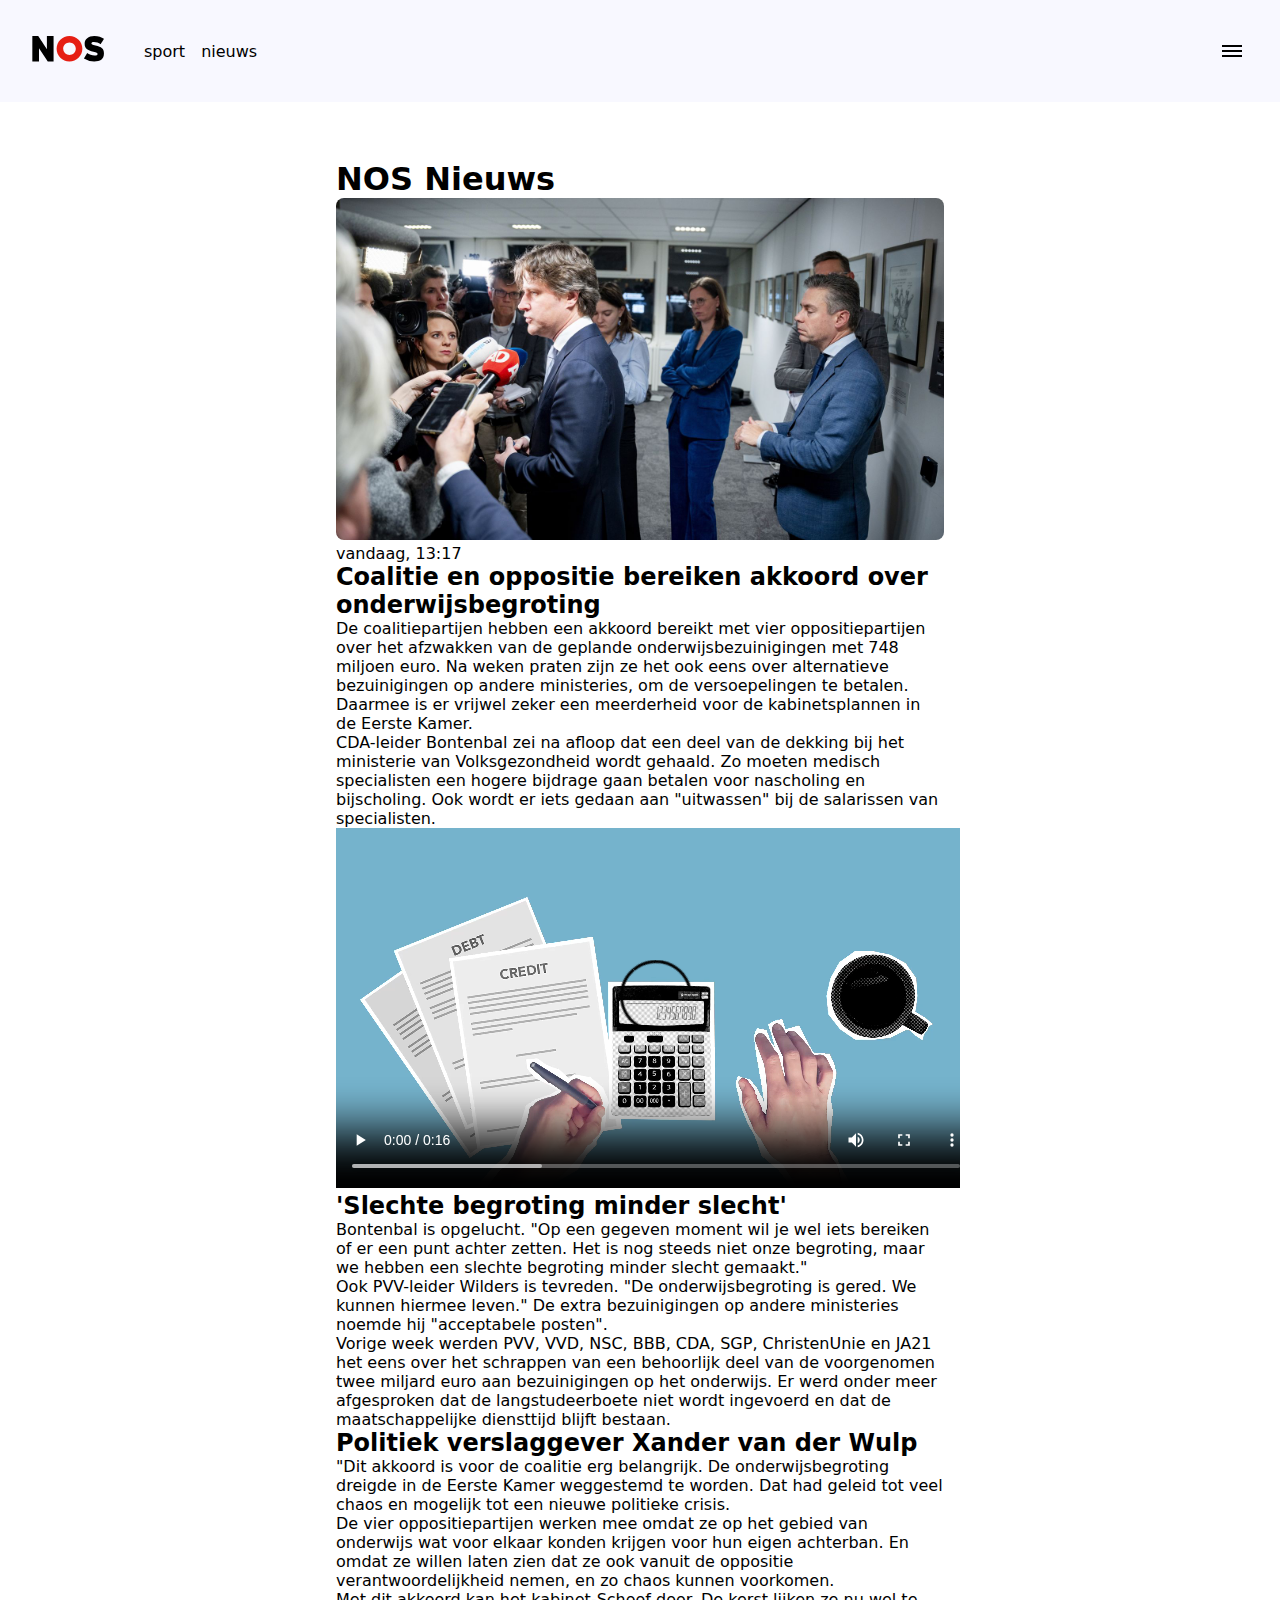
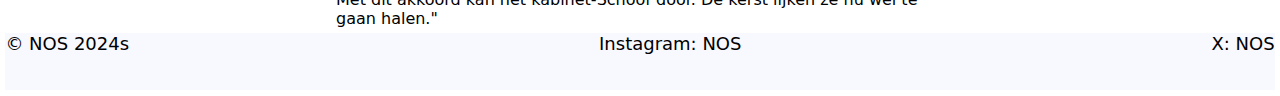
==== commit 0a59b13b: "eindversie" ====
--- a/nieuwsbericht.html
+++ b/nieuwsbericht.html
@@ -1,144 +1,182 @@
 <!DOCTYPE html>
 <html lang="en">
+
 <head>
-    <meta charset="UTF-8">
-    <meta name="viewport" content="width=device-width, initial-scale=1.0">
-    <title>NOS</title>
-    <link href="styles/style.css" rel="stylesheet">
-    <link rel="icon" type="image/svg+xml" href="images/favicon.svg">
+  <meta charset="UTF-8">
+  <meta name="viewport" content="width=device-width, initial-scale=1.0">
+  <title>NOS</title>
+  <link href="styles/style.css" rel="stylesheet">
+  <link rel="icon" type="image/svg+xml" href="images/favicon.svg">
 </head>
-<body >
-    <header>
 
-        <nav>
-            <h1><a href="index.html"><svg xmlns="http://www.w3.org/2000/svg" viewBox="0 0 79 28" aria-hidden="true">
-                  <g fill="none" fill-rule="evenodd">
-                    <path fill="currentColor" d="M78.94 18.93c0-5.31-2.57-6.91-9.32-8.54-3.46-.8-4.41-1.27-4.41-2.28 0-.96.53-1.66 2.76-1.66 2.72 0 5.1.93 7.48 2.55 0 0 3.15-5.01 3.49-5.87C76.2 
+<body>
+  <!-- Alle svg's hier zijn van "https://nos.nl/" -->
+  <header>
+    <nav>
+      <h1>
+        <a href="index.html"><svg xmlns="http://www.w3.org/2000/svg" viewBox="0 0 79 28" aria-hidden="true">
+            <g fill="none" fill-rule="evenodd">
+              <path fill="currentColor" d="M78.94 18.93c0-5.31-2.57-6.91-9.32-8.54-3.46-.8-4.41-1.27-4.41-2.28 0-.96.53-1.66 2.76-1.66 2.72 0 5.1.93 7.48 2.55 0 0 3.15-5.01 3.49-5.87C76.2 
                       1.12 72.92 0 68.35 0c-6.48 0-10.58 3.44-10.58 8.54 0 5.4 3.1 7.19 9.58 8.7 3.6.84 4.57 1.46 4.57 2.47 0 1.27-.85 1.74-3.5 1.74-2.49 0-5.9-1.36-7.85-2.71l-3.6
                        5.87a21.3 21.3 0 0 0 11.3 3.29c6.45 0 10.67-2.33 10.67-8.73"></path>
-                    <path fill="#E61E14"
-                      d="M27 13.95C27 6.25 33.32 0 41.12 0s14.13 6.25 14.13 13.95S48.92 27.9 41.12
+              <path fill="#E61E14"
+                d="M27 13.95C27 6.25 33.32 0 41.12 0s14.13 6.25 14.13 13.95S48.92 27.9 41.12
                         27.9 27 21.65 27 13.95m7.2 0c0-3.78 3.1-6.84 6.92-6.84 3.83 0 6.93 3.06 6.93 6.84s-3.1 6.84-6.93 6.84a6.89 6.89 0 0 1-6.93-6.84">
-                    </path>
-                    <path fill="currentColor" d="M23.67 27.9V0h-7.33v14.35S6.88 0 
+              </path>
+              <path fill="currentColor" d="M23.67 27.9V0h-7.33v14.35S6.88 0 
                         6.82 0H.36v27.9h7.32V13.55l9.63 14.35z"></path>
-                  </g>
-                </svg></a></h1>
-            <ul>
-              <li>
-                <a href="">sport</a>
-                </a>
-              </li>
-              <li>
-                <a href="">nieuws</a>
-                </a>
-              </li>
-            </ul>
-      
-            <ul>
-              <li>
-                <a href=""><svg aria-label="Nos logo" xmlns="http://www.w3.org/2000/svg" viewBox="0 0 24 18"
-                    aria-hidden="true" class="sc-c0b56039-8 jDrBGf">
-                    <path fill="currentColor" d="M24 14.52c0 1.8-1.45 3.25-3.25 3.25-.57 0-2 0-5.94.03l-5.95.04A3.25 3.25 0 0 1 8
+            </g>
+          </svg></a>
+      </h1>
+      <ul>
+        <li>
+          <a href="">sport</a>
+
+        </li>
+        <li>
+          <a href="">nieuws</a>
+
+        </li>
+      </ul>
+      <!-- Alle svg's hier zijn van "https://nos.nl/" -->
+      <ul>
+        <li>
+          <a href=""><svg aria-label="Nos logo" xmlns="http://www.w3.org/2000/svg" viewBox="0 0 24 18"
+              aria-hidden="true" class="sc-c0b56039-8 jDrBGf">
+              <path fill="currentColor" d="M24 14.52c0 1.8-1.45 3.25-3.25 3.25-.57 0-2 0-5.94.03l-5.95.04A3.25 3.25 0 0 1 8
                          11.47a3.25 3.25 0 0 1 4-2.93 5.07 5.07 0 0 1 9.7 2.87c1.33.4 2.3 1.65 2.3 3.11m-3.28-1.74a.75.75 0 0
                          1-.7-1.04 3.57 3.57 0 1 0-6.8-2.05c-.1.5-.67.76-1.11.5a1.7 1.7 0 0 0-.88-.24 1.75 1.75 0 0 0-1.72 2.03.75.75 0 0 1-.7.87 1.74
                           1.74 0 0 0 .05 3.49l5.94-.04 5.95-.03a1.75 1.75 0 0 0 .03-3.5h-.06zm-9.4-7.41a.75.75 0 1 1-.72 
                           1.31 2.86 2.86 0 0 0-4.07 3.5.75.75 0 1 1-1.41.5 4.37 4.37 0 0 1 6.2-5.31m-1.38-3a.75.75 0 1 1-1.5 0V.75a.75.75
                            0 0 1 1.5 0zM.75 9.94a.75.75 0 0 1 0-1.5h1.62a.75.75 0 1 1 0 1.5zm1.94-6.19A.75.75 0 1 1 3.75 2.7L4.9 3.84a.75.75 0
                             0 1-1.07 1.05L2.7 3.75z"></path>
-                  </svg></a>
-              </li>
-              <li>
-                <svg xmlns="http://www.w3.org/2000/svg" viewBox="0 0 24 24" aria-hidden="true" class="sc-1efe975a-5 bbkuON">
-                  <path fill="currentColor"
-                    d="M3.13 8.87a3.13 3.13 0 1 1 0 6.26 3.13 3.13 0 0 1 0-6.26m8.87 0a3.13 3.13 0 1 1 0 6.26 3.13 3.13 0 0 1 0-6.26m8.87 0a3.13 3.13 0 1 1 0 6.26 3.13 3.13 0 0 1 0-6.26m-17.74 1.8a1.33 1.33 0 1 0 0 2.66 1.33 1.33 0 0 0 0-2.66m8.87 0a1.33 1.33 0 1 0 0 2.66 1.33 1.33 0 0 0 0-2.66m8.87 0a1.33 1.33 0 1 0 0 2.66 1.33 1.33 0 0 0 0-2.66">
-                  </path>
-                </svg>
-              </li>
-      
-              <li>
-                <svg xmlns="http://www.w3.org/2000/svg" viewBox="0 0 24 24" class="sc-1efe975a-4 iaoBlq">
-                  <path fill="currentColor" fill-rule="nonzero" d="M10.04 0c5.545 
+            </svg></a>
+        </li>
+        <li>
+          <svg xmlns="http://www.w3.org/2000/svg" viewBox="0 0 24 24" aria-hidden="true" class="sc-1efe975a-5 bbkuON">
+            <path fill="currentColor"
+              d="M3.13 8.87a3.13 3.13 0 1 1 0 6.26 3.13 3.13 0 0 1 0-6.26m8.87 0a3.13 3.13 0 1 1 0 6.26 3.13 3.13 0 0 1 0-6.26m8.87 0a3.13 3.13 0 1 1 0 6.26 3.13 3.13 0 0 1 0-6.26m-17.74 1.8a1.33 1.33 0 1 0 0 2.66 1.33 1.33 0 0 0 0-2.66m8.87 0a1.33 1.33 0 1 0 0 2.66 1.33 1.33 0 0 0 0-2.66m8.87 0a1.33 1.33 0 1 0 0 2.66 1.33 1.33 0 0 0 0-2.66">
+            </path>
+          </svg>
+        </li>
+
+        <li>
+          <svg xmlns="http://www.w3.org/2000/svg" viewBox="0 0 24 24" class="sc-1efe975a-4 iaoBlq">
+            <path fill="currentColor" fill-rule="nonzero" d="M10.04 0c5.545 
                           0 10.04 4.495 10.04 10.04a10 10 0 0 1-2.333 6.435l5.99 
                           5.992a.9.9 0 0 1-1.205 1.334l-.068-.061-5.992-5.99a10 
                           10 0 0 1-6.432 2.33C4.495 20.08 0 15.585 0 10.04S4.495 
                           0 10.04 0m0 1.8a8.241 8.241 0 0 0 0 16.48 8.241 8.241 0 0 
                           0 0-16.48"></path>
-                </svg>
-              </li>
-      
-              <li>
-                <svg xmlns="http://www.w3.org/2000/svg" fill="none" viewBox="0 0 22 22" aria-hidden="true"
-                  class="sc-d49dac73-0 ldTFCj">
-                  <path fill="currentColor" stroke="currentColor" stroke-width="0.3"
-                    d="m19.544 8.978-.5-.067a.51.51 0 0 1-.444-.333 8.5 8.5 0 0 0-.511-1.233.51.51 0 0 1 .067-.556l.31-.4a1.67 1.67 0 0 0-.133-2.222l-.522-.522a1.68 1.68 0 0 0-2.222-.134l-.4.311a.51.51 0 0 1-.556.067 10 10 0 0 0-1.233-.511.5.5 0 0 1-.333-.434L13.01 2.5A1.69 1.69 0 0 0 11.367 1h-.734a1.656 1.656 0 0 0-1.655 1.456l-.067.5a.5.5 0 0 1-.333.444 10 10 0 0 0-1.233.511.51.51 0 0 1-.556-.066l-.345-.267a1.677 1.677 0 0 0-2.222.089l-.522.522a1.667 1.667 0 0 0-.133 2.222l.31.4a.51.51 0 0 1 .067.556 8.5 8.5 0 0 0-.51 1.233.51.51 0 0 1-.445.333l-.5.067A1.657 1.657 0 0 0 1 10.633v.734a1.656 1.656 0 0 0 1.456 1.655l.5.067a.51.51 0 0 1 .444.333q.215.634.511 1.233c.09.183.064.4-.066.556l-.312.4a1.68 1.68 0 0 0 .134 2.222l.522.522a1.68 1.68 0 0 0 2.222.134l.4-.311a.51.51 0 0 1 .556-.067 10 10 0 0 0 1.233.511.5.5 0 0 1 .333.433l.056.445a1.69 1.69 0 0 0 1.644 1.5h.734a1.656 1.656 0 0 0 1.655-1.456l.067-.5a.51.51 0 0 1 .333-.444q.634-.215 1.233-.511c.183-.09.4-.064.556.066l.345.267a1.68 1.68 0 0 0 2.222-.089l.522-.522a1.68 1.68 0 0 0 .133-2.222l-.31-.4a.51.51 0 0 1-.067-.556q.296-.6.51-1.233a.51.51 0 0 1 .445-.333l.5-.067A1.657 1.657 0 0 0 21 11.367v-.734a1.656 1.656 0 0 0-1.456-1.655Zm.345 2.389a.57.57 0 0 1-.49.555l-.5.056a1.68 1.68 0 0 0-1.366 1.11 6.6 6.6 0 0 1-.433 1.057 1.63 1.63 0 0 0 .178 1.744l.31.4c.19.208.19.525 0 .733l-.521.522a.566.566 0 0 1-.79 0l-.344-.266a1.64 1.64 0 0 0-1.744-.178q-.51.262-1.056.433a1.68 1.68 0 0 0-1.11 1.367l-.056.5a.57.57 0 0 1-.556.489h-.733a.567.567 0 0 1-.556-.556l-.055-.433a1.65 1.65 0 0 0-1.111-1.367A6.6 6.6 0 0 1 7.9 17.1a1.5 1.5 0 0 0-.722-.178c-.37.002-.73.128-1.022.356l-.4.31a.544.544 0 0 1-.734 0l-.522-.521a.544.544 0 0 1 0-.734l.311-.4a1.64 1.64 0 0 0 .178-1.744 6.6 6.6 0 0 1-.433-1.056 1.68 1.68 0 0 0-1.367-1.11l-.5-.056a.57.57 0 0 1-.489-.556v-.733a.57.57 0 0 1 .489-.556l.5-.055a1.65 1.65 0 0 0 1.367-1.111q.17-.547.433-1.056a1.63 1.63 0 0 0-.267-1.789l-.31-.4a.544.544 0 0 1 0-.733l.521-.522a.58.58 0 0 1 .79 0l.344.277a1.61 1.61 0 0 0 1.744.178q.51-.263 1.056-.433a1.66 1.66 0 0 0 1.11-1.367l.056-.5a.57.57 0 0 1 .556-.489h.733c.305.006.55.252.556.556l.055.433a1.65 1.65 0 0 0 1.111 1.367q.547.17 1.056.433a1.62 1.62 0 0 0 1.745-.178l.4-.31a.545.545 0 0 1 .733 0l.522.521c.19.208.19.526 0 .734l-.311.4a1.64 1.64 0 0 0-.178 1.744q.263.51.433 1.056a1.66 1.66 0 0 0 1.367 1.11l.5.056a.57.57 0 0 1 .489.556z">
-                  </path>
-                  <path fill="currentColor" stroke="currentColor" stroke-width="0.3"
-                    d="M11 7.11a3.889 3.889 0 1 0 0 7.778 3.889 3.889 0 0 0 0-7.777Zm0 6.667a2.776 2.776 0 0 1-1.964-4.741A2.777 2.777 0 1 1 11 13.777Z">
-                  </path>
-                </svg>
-              </li>
-      
-            </ul>
-            <button>
-              <span></span>
-              <span></span>
-              <span></span>
-            </button>
-          </nav>
-    </header>
+          </svg>
+        </li>
 
-    <main class="tweedepagina">
-        <nav>
-          <ul>
-            <li><a href="/">Algemeen</a></li>
-            <li><a href="/">Landelijk</a></li>
-            <li><a href="/">Buitenland</a></li>
-            <li><a href="/">Sport</a></li>
-            <li><a href="/">Evenementen</a></li>
-          </ul>
-        </nav>
+        <li>
+          <svg xmlns="http://www.w3.org/2000/svg" fill="none" viewBox="0 0 22 22" aria-hidden="true"
+            class="sc-d49dac73-0 ldTFCj">
+            <path fill="currentColor" stroke="currentColor" stroke-width="0.3"
+              d="m19.544 8.978-.5-.067a.51.51 0 0 1-.444-.333 8.5 8.5 0 0 0-.511-1.233.51.51 0 0 1 .067-.556l.31-.4a1.67 1.67 0 0 0-.133-2.222l-.522-.522a1.68 1.68 0 0 0-2.222-.134l-.4.311a.51.51 0 0 1-.556.067 10 10 0 0 0-1.233-.511.5.5 0 0 1-.333-.434L13.01 2.5A1.69 1.69 0 0 0 11.367 1h-.734a1.656 1.656 0 0 0-1.655 1.456l-.067.5a.5.5 0 0 1-.333.444 10 10 0 0 0-1.233.511.51.51 0 0 1-.556-.066l-.345-.267a1.677 1.677 0 0 0-2.222.089l-.522.522a1.667 1.667 0 0 0-.133 2.222l.31.4a.51.51 0 0 1 .067.556 8.5 8.5 0 0 0-.51 1.233.51.51 0 0 1-.445.333l-.5.067A1.657 1.657 0 0 0 1 10.633v.734a1.656 1.656 0 0 0 1.456 1.655l.5.067a.51.51 0 0 1 .444.333q.215.634.511 1.233c.09.183.064.4-.066.556l-.312.4a1.68 1.68 0 0 0 .134 2.222l.522.522a1.68 1.68 0 0 0 2.222.134l.4-.311a.51.51 0 0 1 .556-.067 10 10 0 0 0 1.233.511.5.5 0 0 1 .333.433l.056.445a1.69 1.69 0 0 0 1.644 1.5h.734a1.656 1.656 0 0 0 1.655-1.456l.067-.5a.51.51 0 0 1 .333-.444q.634-.215 1.233-.511c.183-.09.4-.064.556.066l.345.267a1.68 1.68 0 0 0 2.222-.089l.522-.522a1.68 1.68 0 0 0 .133-2.222l-.31-.4a.51.51 0 0 1-.067-.556q.296-.6.51-1.233a.51.51 0 0 1 .445-.333l.5-.067A1.657 1.657 0 0 0 21 11.367v-.734a1.656 1.656 0 0 0-1.456-1.655Zm.345 2.389a.57.57 0 0 1-.49.555l-.5.056a1.68 1.68 0 0 0-1.366 1.11 6.6 6.6 0 0 1-.433 1.057 1.63 1.63 0 0 0 .178 1.744l.31.4c.19.208.19.525 0 .733l-.521.522a.566.566 0 0 1-.79 0l-.344-.266a1.64 1.64 0 0 0-1.744-.178q-.51.262-1.056.433a1.68 1.68 0 0 0-1.11 1.367l-.056.5a.57.57 0 0 1-.556.489h-.733a.567.567 0 0 1-.556-.556l-.055-.433a1.65 1.65 0 0 0-1.111-1.367A6.6 6.6 0 0 1 7.9 17.1a1.5 1.5 0 0 0-.722-.178c-.37.002-.73.128-1.022.356l-.4.31a.544.544 0 0 1-.734 0l-.522-.521a.544.544 0 0 1 0-.734l.311-.4a1.64 1.64 0 0 0 .178-1.744 6.6 6.6 0 0 1-.433-1.056 1.68 1.68 0 0 0-1.367-1.11l-.5-.056a.57.57 0 0 1-.489-.556v-.733a.57.57 0 0 1 .489-.556l.5-.055a1.65 1.65 0 0 0 1.367-1.111q.17-.547.433-1.056a1.63 1.63 0 0 0-.267-1.789l-.31-.4a.544.544 0 0 1 0-.733l.521-.522a.58.58 0 0 1 .79 0l.344.277a1.61 1.61 0 0 0 1.744.178q.51-.263 1.056-.433a1.66 1.66 0 0 0 1.11-1.367l.056-.5a.57.57 0 0 1 .556-.489h.733c.305.006.55.252.556.556l.055.433a1.65 1.65 0 0 0 1.111 1.367q.547.17 1.056.433a1.62 1.62 0 0 0 1.745-.178l.4-.31a.545.545 0 0 1 .733 0l.522.521c.19.208.19.526 0 .734l-.311.4a1.64 1.64 0 0 0-.178 1.744q.263.51.433 1.056a1.66 1.66 0 0 0 1.367 1.11l.5.056a.57.57 0 0 1 .489.556z">
+            </path>
+            <path fill="currentColor" stroke="currentColor" stroke-width="0.3"
+              d="M11 7.11a3.889 3.889 0 1 0 0 7.778 3.889 3.889 0 0 0 0-7.777Zm0 6.667a2.776 2.776 0 0 1-1.964-4.741A2.777 2.777 0 1 1 11 13.777Z">
+            </path>
+          </svg>
+        </li>
 
-        <h1>NOS Nieuws</h1> 
-        <section>
-            <img src="images/1024x576a.jpg" alt="">
-        </section>
+      </ul>
+      <button>
+        <span></span>
+        <span></span>
+        <span></span>
+      </button>
+    </nav>
 
-         <p>vandaag, 13:17</p>
-        <h2>'Rebellen Syrië op 20 kilometer van Damascus', bondgenoten Assad verlaten land</h2>
+  </header>
 
-        <p>De ongekende opmars van rebellen in Syrië lijkt vooralsnog niet te stoppen. Regeringstroepen proberen hun posities rond de cruciale stad Homs te versterken terwijl rebellen oprukken vanuit het zuiden van het land. Ondertussen verlaten belangrijke bondgenoten het land.</p>
+  <main class="tweedepagina">
+    <nav>
+      <ul>
+        <li><a href="/">Algemeen</a></li>
+        <li><a href="/">Landelijk</a></li>
+        <li><a href="/">Buitenland</a></li>
+        <li><a href="/">Sport</a></li>
+        <li><a href="/">Evenementen</a></li>
+      </ul>
+    </nav>
+    <!-- Alle plaatjes hier zijn van "https://nos.nl/" -->
+    <h1>NOS Nieuws</h1>
+    <section>
+      <img src="images/report.jpg" alt="">
+    </section>
+    <!-- Alle text hier is van "https://nos.nl/" -->
+    <p>vandaag, 13:17</p>
 
-        <p>Sinds de rebellen van HTS een week geleden de noordelijke stad Aleppo binnenvielen is de verdediging van het regime snel ingestort. De afgelopen dagen werden ook Hama, ten noorden van Damascus, en Deir al-Zor in het oosten ingenomen. Ondertussen begonnen opstandelingen aan een opmars vanuit het zuiden. Ze zijn inmiddels naar eigen zeggen Damascus tot op 20 kilometer genaderd.</p>
+    <h2>Coalitie en oppositie bereiken akkoord over onderwijsbegroting</h2>
 
-        <p>Deze video laat de snelle opmars zien:</p>
-        <section>
-           
-            <!-- <img src="./images/3752532-hd_1920_1080_24fps.mp4" alt=""> -->
-            <video controls width="640">
-              <source src="./images/3752532-hd_1920_1080_24fps.mp4" type="video/mp4">
-          </video>
-        </section>
-        <h2>'Rebellen Syrië op 20 kilometer van Damascus', bondgenoten Assad verlaten land</h2>
+    <p>De coalitiepartijen hebben een akkoord bereikt met vier oppositiepartijen
+      over het afzwakken van de geplande onderwijsbezuinigingen met 748
+      miljoen euro. Na weken praten zijn ze het ook eens over alternatieve
+      bezuinigingen op andere ministeries, om de versoepelingen te betalen.
+      Daarmee is er vrijwel zeker een meerderheid voor de kabinetsplannen in de Eerste Kamer.</p>
 
-        <p>De ongekende opmars van rebellen in Syrië lijkt vooralsnog niet te stoppen. Regeringstroepen proberen hun posities rond de cruciale stad Homs te versterken terwijl rebellen oprukken vanuit het zuiden van het land. Ondertussen verlaten belangrijke bondgenoten het land.</p>
+    <p>CDA-leider Bontenbal zei na afloop dat een deel van de dekking bij het
+      ministerie van Volksgezondheid wordt gehaald. Zo moeten medisch
+      specialisten een hogere bijdrage gaan betalen voor nascholing en bijscholing.
+      Ook wordt er iets gedaan aan "uitwassen" bij de salarissen van specialisten.</p>
+    <section>
 
-        <p>Sinds de rebellen van HTS een week geleden de noordelijke stad Aleppo binnenvielen is de verdediging van het regime snel ingestort. De afgelopen dagen werden ook Hama, ten noorden van Damascus, en Deir al-Zor in het oosten ingenomen. Ondertussen begonnen opstandelingen aan een opmars vanuit het zuiden. Ze zijn inmiddels naar eigen zeggen Damascus tot op 20 kilometer genaderd.</p>
-        <h2>'Rebellen Syrië op 20 kilometer van Damascus', bondgenoten Assad verlaten land</h2>
+      <!-- video van "https://www.pexels.com/search/videos/war/" -->
+      <video controls width="640">
+        <source src="./images/5849608-hd_1920_1080_30fps.mp4" type="video/mp4" alt="een video van iemand die credit contract aan het ondertekenen is en geld verdient. de video gaat voornamelijk over credit.">
+      </video>
+    </section>
+    <!-- Alle text hier is van "https://nos.nl/" -->
+    <section>
+      <h2>'Slechte begroting minder slecht'</h2>
 
-        <p>De ongekende opmars van rebellen in Syrië lijkt vooralsnog niet te stoppen. Regeringstroepen proberen hun posities rond de cruciale stad Homs te versterken terwijl rebellen oprukken vanuit het zuiden van het land. Ondertussen verlaten belangrijke bondgenoten het land.</p>
+      <p>Bontenbal is opgelucht. "Op een gegeven moment wil je wel iets bereiken
+        of er een punt achter zetten. Het is nog steeds niet onze begroting,
+        maar we hebben een slechte begroting minder slecht gemaakt."</p>
 
-        <p>Sinds de rebellen van HTS een week geleden de noordelijke stad Aleppo binnenvielen is de verdediging van het regime snel ingestort. De afgelopen dagen werden ook Hama, ten noorden van Damascus, en Deir al-Zor in het oosten ingenomen. Ondertussen begonnen opstandelingen aan een opmars vanuit het zuiden. Ze zijn inmiddels naar eigen zeggen Damascus tot op 20 kilometer genaderd.</p>
+      <p>Ook PVV-leider Wilders is tevreden. "De onderwijsbegroting is gered.
+        We kunnen hiermee leven." De extra bezuinigingen op andere ministeries noemde
+        hij "acceptabele posten".</p>
 
-        <section>
-        </main>
-        </section>
-        <footer>
-          <h3>contact</h3>
-           <p>De ongekende opmars van rebellen in Syrië lijkt vooralsnog niet te stoppen. Regeringstroepen proberen hun posities rond de cruciale stad Homs te versterken terwijl rebellen oprukken vanuit het zuiden van het land. Ondertussen verlaten belangrijke bondgenoten het land.</p>
-  
-          <p>Sinds de rebellen van HTS een week geleden de noordelijke stad Aleppo binnenvielen is de verdediging van het regime snel ingestort. De afgelopen dagen werden ook Hama, ten noorden van Damascus, en Deir al-Zor in het oosten ingenomen. Ondertussen begonnen opstandelingen aan een opmars vanuit het zuiden. Ze zijn inmiddels naar eigen zeggen Damascus tot op 20 kilometer genaderd.</p>
-  
-        </footer>
- </body>
+      <p>Vorige week werden PVV, VVD, NSC, BBB, CDA, SGP,
+        ChristenUnie en JA21 het eens over het schrappen
+        van een behoorlijk deel van de voorgenomen twee miljard
+        euro aan bezuinigingen op het onderwijs. Er werd onder meer afgesproken dat de
+        langstudeerboete niet wordt ingevoerd en dat de maatschappelijke diensttijd blijft bestaan.</p>
+
+
+      <section>
+        <H2>Politiek verslaggever Xander van der Wulp</H2>
+        <p>"Dit akkoord is voor de coalitie erg belangrijk.
+          De onderwijsbegroting dreigde in de Eerste Kamer
+          weggestemd te worden. Dat had geleid tot veel
+          chaos en mogelijk tot een nieuwe politieke crisis.</p>
+
+        <p>De vier oppositiepartijen werken mee omdat
+          ze op het gebied van onderwijs wat voor
+          elkaar konden krijgen voor hun eigen achterban.
+          En omdat ze willen laten zien dat ze ook vanuit
+          de oppositie verantwoordelijkheid nemen, en zo
+          chaos kunnen voorkomen.</p>
+
+        <p>Met dit akkoord kan het kabinet-Schoof door.
+          De kerst lijken ze nu wel te gaan halen."</p>
+      </section>
+    </section>
+
+  </main>
+  <!-- footer van Cheyenne -->
+  <footer>
+    <ul>
+      <li><a href="index.html">© NOS 2024s</a> </li>
+      <li><a href="https://www.instagram.com/?hl=en">Instagram: NOS </a> </li>
+      <li><a href="https://twitter.com/?lang=nl">X: NOS</a> </li>
+    </ul>
+  </footer>
+</body>
+
 </html>--- a/styles/style.css
+++ b/styles/style.css
@@ -5,6 +5,7 @@
 *::after,
 *::before {
   box-sizing: border-box;
+  margin: 0;
 }
 
 
@@ -19,6 +20,9 @@
   /* startje */
   --color-text: #111;
   --color-background: #eee;
+  /* startje */
+  --color-text: #111;
+  --color-background: #eee;
 }
 
 main {
@@ -27,19 +31,45 @@
   margin-top: 5rem;
 }
 
+footer {
+  background-color: ghostwhite;
+  display: flex;
+  flex-direction: column;
+  justify-content: center;
+  margin: .3em;
+  padding-bottom: 2em;
+  font-size: large;
+
+}
+
+footer ul {
+
+  display: flex;
+  justify-content: space-between;
+  align-items: center;
+
+}
+
+
 .tweedepagina {
   max-width: 40em;
   margin-inline: auto;
 }
 
+
+
+.tweedepagina header {
+  margin: 0;
+}
+
 ul {
   margin: 0;
+  margin: 0;
   padding: 0;
 }
 
 h1,
 h2,
-h3,
 h4,
 h5,
 h6,
@@ -47,12 +77,20 @@
   margin: 0;
 }
 
+h3 {
+  margin-bottom: 2em;
+}
+
 a {
   color: black;
   text-decoration: none;
+  color: black;
+  text-decoration: none;
 }
 
 body {
+  margin: 0;
+  font-family: system-ui, -apple-system, BlinkMacSystemFont, 'Segoe UI', Roboto, Oxygen, Ubuntu, Cantarell, 'Open Sans', 'Helvetica Neue', sans-serif;
   margin: 0;
   font-family: system-ui, -apple-system, BlinkMacSystemFont, 'Segoe UI', Roboto, Oxygen, Ubuntu, Cantarell, 'Open Sans', 'Helvetica Neue', sans-serif;
 }
@@ -72,29 +110,43 @@
   position: fixed;
   width: 100%;
   top: 0;
-
+  display: flex;
+  align-items: center;
+  background: ghostwhite;
+  padding: 2rem 2rem;
+  gap: 2rem;
+  position: fixed;
+  width: 100%;
+  top: 0;
+
+  z-index: 2;
   z-index: 2;
 }
 
 
 ul {
   padding: 0;
+  padding: 0;
 }
 
 li {
   list-style-type: none;
+  list-style-type: none;
 }
 
 li a {
   color: black;
+  color: black;
 }
 
 header nav ul {
   display: flex;
   gap: 1rem;
-}
-
-img {
+  display: flex;
+  gap: 1rem;
+}
+
+main img {
   max-width: 100%;
   border-radius: .5rem;
 }
@@ -103,13 +155,15 @@
 header nav ul:nth-of-type(2) {
   margin-left: auto;
   display: none;
-}
-
-header nav ul:nth-of-type(2) li:nth-of-type(2) svg {
-  rotate: 90deg;
-}
+  margin-left: auto;
+  display: none;
+}
+
 
 header nav button {
+  display: flex;
+  width: 2rem;
+  aspect-ratio: 1/1;
   display: flex;
   width: 2rem;
   aspect-ratio: 1/1;
@@ -119,7 +173,14 @@
   justify-content: center;
   align-items: center;
   margin-left: auto;
-
+  gap: .2rem;
+  flex-direction: column;
+  justify-content: center;
+  align-items: center;
+  margin-left: auto;
+
+  background-color: transparent;
+  border: none;
   background-color: transparent;
   border: none;
 }
@@ -129,27 +190,30 @@
   height: 2px;
   width: 100%;
   background-color: black;
+  display: block;
+  height: 2px;
+  width: 100%;
+  background-color: black;
 }
 
 nav svg:first-of-type {
   width: 90%;
-}
-
-
-img {
-  width: 100%;
-}
-
+  width: 90%;
+}
 
 svg {
   width: 100%;
+  width: 100%;
 }
 
 nav ul:nth-of-type(2) li {
   width: 1rem;
+  width: 1rem;
 }
 
 nav>h1 a {
+  display: block;
+  width: 5rem;
   display: block;
   width: 5rem;
 }
@@ -159,11 +223,16 @@
   position: relative;
   z-index: 0;
   overflow-x: hidden;
+  padding: 5rem 1rem 0;
+  position: relative;
+  z-index: 0;
+  overflow-x: hidden;
 
 }
 
 
 main>nav.active {
+  transform: translateX(0);
   transform: translateX(0);
 }
 
@@ -171,7 +240,6 @@
   position: absolute;
   background-color: ghostwhite;
   transform: translateX(100vw);
-  /* top: 0; */
   z-index: 3;
   left: 0;
   width: 100vw;
@@ -183,22 +251,34 @@
 main>nav ul {
   display: flex;
   flex-direction: column;
+  display: flex;
+  flex-direction: column;
 }
 
 main>nav ul li a {
   display: block;
   padding: 1rem;
   border-bottom: 1px black solid;
-}
-
+  display: block;
+  padding: 1rem;
+  border-bottom: 1px black solid;
+}
+
+main>section:nth-of-type(1) ul>div {
 main>section:nth-of-type(1) ul>div {
   display: block;
 }
 
+main>section:nth-of-type(2) {
+  margin-top: 4rem;
+}
+
 main>section:nth-of-type(1) ul li {
   position: relative;
 }
 
+main>section:nth-of-type(1) ul li div {
+  background: linear-gradient(rgba(0, 0, 0, 0) 0%, rgba(0, 0, 0, 0.515) 100%);
 main>section:nth-of-type(1) ul li div {
   background: linear-gradient(rgba(0, 0, 0, 0) 0%, rgba(0, 0, 0, 0.515) 100%);
   position: absolute;
@@ -206,6 +286,8 @@
   width: 100%;
   height: 100%;
 }
+
+main>section:nth-of-type(1) ul li h3 {
 
 main>section:nth-of-type(1) ul li h3 {
   position: absolute;
@@ -216,63 +298,92 @@
   color: white;
 }
 
-main>section:nth-of-type(1) div ul ul {
-  display: flex;
+
+main>section:nth-of-type(1)>ul {
+  margin: 0;
+  padding: 0;
+  list-style-type: none;
+
+  display: grid;
+  grid-template-columns: repeat(6, 1fr);
   gap: 1em;
-  margin-top: .8em;
-}
-
-main>section:nth-of-type(1)>ul {
-  margin:0;
-	padding:0;
-	list-style-type:none;
-	
-	display:grid;
-	grid-template-columns:repeat(6, 1fr);
-	gap:1em;
-}
-
-
-main > section:nth-of-type(1) ul li img {
-  grid-area:1/1;
-	width:100%;
-}
-
-main > section:nth-of-type(1) ul li:nth-of-type(1) img {
-	grid-area:1/1;
-}
-
-
-main > section:nth-of-type(1) ul li:nth-of-type(1) {
-	grid-column:span 6;
-	display:grid;
-}
-main > section:nth-of-type(1) ul li:nth-of-type(2),
-main > section:nth-of-type(1) ul li:nth-of-type(3) {
-	grid-column:span 3;
-	display:grid;
-
-}
-
-
-main > section:nth-of-type(2) ul li a {
+}
+
+main>section:nth-of-type(1) ul li:nth-of-type(1) a h2,
+main>section:nth-of-type(1) ul li:nth-of-type(2) a h2,
+main>section:nth-of-type(1) ul li:nth-of-type(3) a h2 {
+  place-self: end start;
+  padding: 1rem;
+}
+
+
+
+main>section:nth-of-type(1) ul li img {
+  grid-area: 1/1;
+  width: 100%;
+  height: 100%;
+  object-fit: cover;
+}
+
+main>section:nth-of-type(1) ul li a h2 {
+  grid-area: 1 / 1;
+  position: relative;
+  z-index: 2;
+}
+
+main section:nth-of-type(1) ul li a {
+  display: grid;
+}
+
+
+main>section:nth-of-type(1) ul li:nth-of-type(1) img {
+  grid-area: 1/1;
+}
+
+
+main>section:nth-of-type(1) ul li:nth-of-type(1) {
+  grid-column: span 6;
+  display: grid;
+}
+
+main>section:nth-of-type(1) ul li:nth-of-type(2),
+main>section:nth-of-type(1) ul li:nth-of-type(3) {
+  grid-column: span 3;
+  display: grid;
+
+}
+
+
+main>section:nth-of-type(1) ul li:nth-of-type(1) a,
+main>section:nth-of-type(1) ul li:nth-of-type(2) a,
+main>section:nth-of-type(1) ul li:nth-of-type(3) a {
+  color: white;
+}
+
+main>section:nth-of-type(2) ul li a {
   display: flex;
   flex-direction: column;
 }
 
-main > section:nth-of-type(2) ul li div{
+main>section:nth-of-type(2) ul li div {
   display: block;
 }
 
 
-main > section:nth-of-type(1) ul li:nth-of-type(n + 4) {
-	grid-column:span 6;
+main>section:nth-of-type(1) ul li:nth-of-type(n + 4) {
+  grid-column: span 6;
   align-items: center;
-
-	display:grid;
-	grid-template-columns:20% 1fr;
-	gap:.5em;
-}
+  display: grid;
+  grid-template-columns: 20% 1fr;
+  gap: .5em;
+}
+
+main>section:nth-of-type(1) ul li:nth-of-type(n + 4) a {
+  display: flex;
+  align-items: center;
+  gap: 1rem;
+}
+
 
 main>section:nth-of-type(2) {
   display: flex;
@@ -286,7 +397,7 @@
 
 
 
-main>section:nth-of-type(2) section article:nth-of-type(2) ul {
+main>article:nth-of-type(1) ul {
   display: flex;
   overflow-x: auto;
   /* Zorg voor horizontaal scrollen */
@@ -301,25 +412,32 @@
 }
 
 main>section:nth-of-type(2) section article:nth-of-type(2) {
+main>section:nth-of-type(2) section article:nth-of-type(2) {
   margin: 1rem 0;
 }
 
-main>section:nth-of-type(2) section article:nth-of-type(2) ul li {
+main>article:nth-of-type(1) ul li {
   flex: 0 0 auto;
   /* Zorg ervoor dat de items niet krimpen of groeien */
   scroll-snap-align: start;
   /* Snapt naar het midden van elk item */
-  width: 50%;
+
   /* Maak de items smaller (dunner) */
-  max-width: 150px;
+
   /* Optioneel, maximale breedte */
-  height: 200px;
+
   /* Hoogte behouden */
   border-radius: 0;
   /* Geen ronde hoeken, rechte hoeken */
   overflow: hidden;
   /* Verberg overloop */
   position: relative;
+}
+
+main>article:nth-of-type(1) ul li img {
+  height: 15rem;
+  width: 13rem;
+  object-fit: cover;
 }
 
 main>section:nth-of-type(2) section article:nth-of-type(2) ul li h4 {
@@ -331,6 +449,7 @@
   text-shadow: 0 0 10px black;
 }
 
+main>section:nth-of-type(2) section article:nth-of-type(2) ul li img {
 main>section:nth-of-type(2) section article:nth-of-type(2) ul li img {
   display: block;
   width: 100%;
@@ -343,17 +462,31 @@
   /* Optioneel: lichte afgeronde hoeken voor de afbeelding */
   box-shadow: 0 4px 8px rgba(0, 0, 0, 0.2);
   /* Optioneel: schaduw voor een visueel effect */
-}
+  width: 100%;
+  /* Zorgt ervoor dat de afbeelding de breedte van de container vult */
+  height: 100%;
+  /* Zorgt ervoor dat de afbeelding de volledige hoogte vult */
+  object-fit: cover;
+  /* Zorgt ervoor dat de afbeelding de container vult zonder vervorming */
+  border-radius: 4px;
+  /* Optioneel: lichte afgeronde hoeken voor de afbeelding */
+  box-shadow: 0 4px 8px rgba(0, 0, 0, 0.2);
+  /* Optioneel: schaduw voor een visueel effect */
+}
+
+main>section:nth-of-type(2) section article:nth-of-type(3) {
 
 main>section:nth-of-type(2) section article:nth-of-type(3) {
   margin: 1rem 0;
 }
 
 main>section:nth-of-type(2) {
+main>section:nth-of-type(2) {
   gap: 1rem;
 }
 
 
+main>section:nth-of-type(2) div {
 main>section:nth-of-type(2) div {
   display: none;
   gap: 1rem;
@@ -362,10 +495,15 @@
 
 main>section:nth-of-type(2) section article:nth-of-type(1) ul,
 main>section:nth-of-type(2) section article:nth-of-type(3) ul {
+main>section:nth-of-type(2) section article:nth-of-type(1) ul,
+main>section:nth-of-type(2) section article:nth-of-type(3) ul {
   display: flex;
   flex-direction: column;
   gap: 2rem;
 }
+
+main>section:nth-of-type(2) section article:nth-of-type(1) ul li,
+main>section:nth-of-type(2) section article:nth-of-type(3) ul li {
 
 main>section:nth-of-type(2) section article:nth-of-type(1) ul li,
 main>section:nth-of-type(2) section article:nth-of-type(3) ul li {
@@ -377,9 +515,14 @@
 
 main>section:nth-of-type(2) section article:nth-of-type(1) ul li h4,
 main>section:nth-of-type(2) section article:nth-of-type(3) ul li h4 {
+main>section:nth-of-type(2) section article:nth-of-type(1) ul li h4,
+main>section:nth-of-type(2) section article:nth-of-type(3) ul li h4 {
   display: none;
 }
-
+}
+
+main>section:nth-of-type(2) section article:nth-of-type(1) ul li img,
+main>section:nth-of-type(2) section article:nth-of-type(3) ul li img {
 main>section:nth-of-type(2) section article:nth-of-type(1) ul li img,
 main>section:nth-of-type(2) section article:nth-of-type(3) ul li img {
   width: 7rem;
@@ -389,31 +532,31 @@
 }
 
 main>section:nth-of-type(2) section article:nth-of-type(2) h2 {
+main>section:nth-of-type(2) section article:nth-of-type(2) h2 {
   margin: 1rem 0;
 }
+}
 
 main>section:nth-of-type(3) {
-  display: flex;
-  gap: 2rem;
+main>section:nth-of-type(3) {
+  display: flex;
   flex-direction: column;
 }
 
 
-main>section:nth-of-type(3) article ul {
+main>section:nth-of-type(5) article ul {
   display: flex;
   scroll-snap-type: x mandatory;
   overflow-x: scroll;
   gap: 1rem;
 }
 
-main>section:nth-of-type(3) article ul li {
+main>section:nth-of-type(5) article ul li {
   flex: 0 0 auto;
   /* Zorg ervoor dat de items niet krimpen of groeien */
   scroll-snap-align: start;
   /* Snapt naar het midden van elk item */
   width: 35%;
-  /* Maak de items smaller (dunner) */
-  /* max-width: 150px; Optioneel, maximale breedte */
   border-radius: 0;
   /* Geen ronde hoeken, rechte hoeken */
   overflow: hidden;
@@ -422,9 +565,11 @@
 }
 
 main>section:nth-of-type(3) article ul li a div {
+main>section:nth-of-type(3) article ul li a div {
   position: relative;
 }
 
+main>section:nth-of-type(3) article ul li a div img {
 main>section:nth-of-type(3) article ul li a div img {
   aspect-ratio: 1/1;
   object-fit: cover;
@@ -432,9 +577,11 @@
 
 
 main>section:nth-of-type(3) article h2 {
+main>section:nth-of-type(3) article h2 {
   margin: 1rem 0;
 }
 
+main>section:nth-of-type(3) article ul li a div h4 {
 main>section:nth-of-type(3) article ul li a div h4 {
   position: absolute;
   bottom: 1.5rem;
@@ -448,42 +595,50 @@
 }
 
 main>section:nth-of-type(3) article ul li a h3 {
+main>section:nth-of-type(3) article ul li a h3 {
   font-size: .8rem;
 }
 
 
-main > section:nth-of-type(1) ul li:nth-of-type(n + 4) div {
+main>section:nth-of-type(1) ul li:nth-of-type(n + 4) div {
   display: none;
 }
 
 
-main > section:nth-of-type(1) ul li:nth-of-type(1) div, 
-main > section:nth-of-type(1) ul li:nth-of-type(2) div, 
-main > section:nth-of-type(1) ul li:nth-of-type(3) div {
-  height: 90%;
+main>section:nth-of-type(1) ul li:nth-of-type(1) a div,
+main>section:nth-of-type(1) ul li:nth-of-type(2) a div,
+main>section:nth-of-type(1) ul li:nth-of-type(3) a div {
+  height: 100%;
+  border-radius: 1rem;
 }
 
 
 
 .tweedepagina main p {
-  margin: 0px 0px 1.5rem;
-}
-
-.tweedepagina footer {
-  display: flex;
-  flex-direction: row;
-  background-color: antiquewhite;
-  border: 1px black;
-}
+  margin: 0;
+}
+
 
 .tweedepagina footer h3,
 p {
-  margin: 2em;
+  margin: 1em;
 }
 
 .tweedepagina video {
   width: 100%;
-}
+  margin-bottom: 2em;
+}
+
+/* Ik probeerde hier een grijs valk te maken maar hij sprak maar niet goed aan
+.tweedepagina main section:nth-of-type(4) section:first-of-type{
+  background-color: gray;
+  margin: 1em;
+}
+
+.tweedepagina main section:nth-of-type(4) p{
+  background-color: gray;
+  margin: 1em;
+} */
 
 
 
@@ -498,122 +653,103 @@
   header nav ul:nth-of-type(2) li:nth-of-type(1) a {
     display: block;
   }
-
-  main > section:nth-of-type(1) ul li:nth-of-type(1),
-	main > section:nth-of-type(1) ul li:nth-of-type(2) {
-		grid-column:span 3;
-
-		display:grid;
-	}
-
-	main > section:nth-of-type(1) ul li:nth-of-type(1) img,
-	main > section:nth-of-type(1) ul li:nth-of-type(2) img {
-		grid-area:1/1;
-	}
-
-	main > section:nth-of-type(1) ul li:nth-of-type(1) h2,
-	main > section:nth-of-type(1) ul li:nth-of-type(2) h2 {
-		grid-area:1/1;
-		place-self:end start;
-		color:white;
-	}
-	
-	
-	main > section:nth-of-type(1) ul li:nth-of-type(3),
-	main > section:nth-of-type(1) ul li:nth-of-type(4),
-	main > section:nth-of-type(1) ul li:nth-of-type(5){
-		grid-column:span 2;
-
-		display:grid;
-		grid-template-columns:none
-	}
-
-	main > section:nth-of-type(1) ul li:nth-of-type(3) img,
-	main > section:nth-of-type(1) ul li:nth-of-type(4) img,
-	main > section:nth-of-type(1) ul li:nth-of-type(5) img {
-		grid-area:1/1;
-	}
-
-	main > section:nth-of-type(1) ul li:nth-of-type(3) h2,
-	main > section:nth-of-type(1) ul li:nth-of-type(4) h2,
-	main > section:nth-of-type(1) ul li:nth-of-type(5) h2 {
-		grid-area:1/1;
-
-		place-self:end start;
-		
-		color:white;
-	}
-	
-	main > section:nth-of-type(1) ul li:nth-of-type(n + 6) {
-		grid-column:span 2;
-
-		display:grid;
-		grid-template-columns: 1fr;
-		gap:.5em;
-	}
-
-  main > section:nth-of-type(1) ul li:nth-of-type(1) div, 
-main > section:nth-of-type(1) ul li:nth-of-type(2) div {
-  height: 100%;
-}
-
-
-
-  main > section:nth-of-type(1) ul li:nth-of-type(n + 3) h2 {
+  header nav ul:nth-of-type(2) li:nth-of-type(1) a {
+    display: block;
+  }
+
+  main>section:nth-of-type(1) ul li:nth-of-type(1),
+  main>section:nth-of-type(1) ul li:nth-of-type(2) {
+    grid-column: span 3;
+
+    display: grid;
+  }
+
+  main>section:nth-of-type(1) ul li:nth-of-type(1) img,
+  main>section:nth-of-type(1) ul li:nth-of-type(2) img {
+    grid-area: 1/1;
+  }
+
+  main>section:nth-of-type(1) ul li:nth-of-type(1) a h2,
+  main>section:nth-of-type(1) ul li:nth-of-type(2) a h2,
+  main>section:nth-of-type(1) ul li:nth-of-type(3) a h2 {
+    grid-area: 1/1;
+    place-self: end start;
+    color: white;
+  }
+
+  main>section:nth-of-type(1) ul li:nth-of-type(3) a h2 {
+    padding: 0;
+  }
+
+
+  main>section:nth-of-type(1) ul li:nth-of-type(3),
+  main>section:nth-of-type(1) ul li:nth-of-type(4),
+  main>section:nth-of-type(1) ul li:nth-of-type(5) {
+    grid-column: span 2;
+
+    display: grid;
+    grid-template-columns: none
+  }
+
+  main>section:nth-of-type(1) ul li:nth-of-type(3) img,
+  main>section:nth-of-type(1) ul li:nth-of-type(4) img,
+  main>section:nth-of-type(1) ul li:nth-of-type(5) img {
+    grid-area: 1/1;
+  }
+
+  main>section:nth-of-type(1) ul li:nth-of-type(3) h2,
+  main>section:nth-of-type(1) ul li:nth-of-type(4) h2,
+  main>section:nth-of-type(1) ul li:nth-of-type(5) h2 {
+    grid-area: 1/1;
+
+    place-self: end start;
+
+    color: white;
+  }
+
+  main>section:nth-of-type(1) ul li:nth-of-type(n + 6) {
+    grid-column: span 2;
+
+    display: grid;
+    grid-template-columns: 1fr;
+    gap: .5em;
+  }
+
+  main>section:nth-of-type(1) ul li:nth-of-type(1) div,
+  main>section:nth-of-type(1) ul li:nth-of-type(2) div {
+    height: 100%;
+  }
+
+
+
+  main>section:nth-of-type(1) ul li:nth-of-type(n + 3) a h2 {
     grid-area: 2/1;
     color: black;
-  } 
-
-  main > section:nth-of-type(1) ul li:nth-of-type(n + 4) div {
-    height: 90%;
-  }
-
-
-
-  main > section:nth-of-type(1) ul li:nth-of-type(3) div {
+  }
+
+  main>section:nth-of-type(1) ul li:nth-of-type(n + 4) a {
+    display: grid;
+    gap: 0;
+  }
+
+
+
+  main>section:nth-of-type(1) ul li:nth-of-type(3) div {
     display: none;
   }
-
-
-  
-
-  /* main {
-    padding: 6rem 10rem;
-  } */
-
-
-  /* main>section:nth-of-type(1) ul {
-    display: flex;
-    flex-direction: row;
-    gap: 1rem;
-  }
-
-  main>section:nth-of-type(1) ul>div {
-    display: none;
-  }
-
-  main>section:nth-of-type(2) ul {
-    display: flex;
-    flex-direction: column;
-    gap: 2em;
-  } */
-
-
-/* 
-  main>section:nth-of-type(1) ul li {
-    border-radius: 1rem;
-    overflow: hidden;
-  }
-
-  main article:nth-of-type(1) ul:nth-of-type(1)>div {
-    display: none !important;
-  } */
 
   header nav button {
     display: none;
     margin-left: auto;
   }
-
+  header nav button {
+    display: none;
+    margin-left: auto;
+  }
+
+  header nav ul:nth-of-type(2) {
+    display: flex;
+  }
   header nav ul:nth-of-type(2) {
     display: flex;
   }
@@ -621,16 +757,25 @@
   main article:nth-of-type(1) ul {
     flex-direction: row;
   }
+  main article:nth-of-type(1) ul {
+    flex-direction: row;
+  }
 
   main article:nth-of-type(1) ul li:nth-of-type(3) {
     display: none;
   }
-
+  main article:nth-of-type(1) ul li:nth-of-type(3) {
+    display: none;
+  }
+
+  main>section:nth-of-type(2) {
   main>section:nth-of-type(2) {
     flex-direction: row;
-    margin-top: 1rem;
-  }
-
+    margin-top: 3rem;
+  }
+
+  main>section:nth-of-type(2) section article:nth-of-type(1) ul,
+  main>section:nth-of-type(2) section article:nth-of-type(3) ul {
   main>section:nth-of-type(2) section article:nth-of-type(1) ul,
   main>section:nth-of-type(2) section article:nth-of-type(3) ul {
     display: grid;
@@ -644,7 +789,16 @@
     align-items: flex-start;
     flex-direction: column;
   }
-
+  main>section:nth-of-type(2) section article:nth-of-type(1) ul li,
+  main>section:nth-of-type(2) section article:nth-of-type(3) ul li {
+    align-items: flex-start;
+    flex-direction: column;
+  }
+
+  main>section:nth-of-type(2) section article:nth-of-type(1) ul li h4,
+  main>section:nth-of-type(2) section article:nth-of-type(3) ul li h4 {
+    display: block;
+  }
   main>section:nth-of-type(2) section article:nth-of-type(1) ul li h4,
   main>section:nth-of-type(2) section article:nth-of-type(3) ul li h4 {
     display: block;
@@ -657,8 +811,19 @@
     border-radius: .5rem;
     object-fit: cover;
   }
-
-
+  main>section:nth-of-type(2) section article:nth-of-type(1) ul li img,
+  main>section:nth-of-type(2) section article:nth-of-type(3) ul li img {
+    width: 100%;
+    height: auto;
+    border-radius: .5rem;
+    object-fit: cover;
+  }
+
+
+  main>section:nth-of-type(2) section article:nth-of-type(1) ul li img,
+  main>section:nth-of-type(2) section article:nth-of-type(2) ul li img,
+  main>section:nth-of-type(2) section article:nth-of-type(3) ul li img,
+  main>section:nth-of-type(2) section article:nth-of-type(4) ul li img {
   main>section:nth-of-type(2) section article:nth-of-type(1) ul li img,
   main>section:nth-of-type(2) section article:nth-of-type(2) ul li img,
   main>section:nth-of-type(2) section article:nth-of-type(3) ul li img,
@@ -675,11 +840,22 @@
     flex-direction: column;
   }
 
+  main>section:nth-of-type(2) div {
+    display: flex;
+    gap: 1rem;
+    flex-direction: column;
+  }
+
   main>section:nth-of-type(2) div aside {
     width: 20rem;
     background-color: ghostwhite;
     padding: 2rem;
   }
+  main>section:nth-of-type(2) div aside {
+    width: 20rem;
+    background-color: ghostwhite;
+    padding: 2rem;
+  }
 
   main>section:nth-of-type(2) div aside ul {
     display: flex;
@@ -692,6 +868,17 @@
     border-bottom: 1px black solid;
     padding: 0 0 1rem;
   }
+  main>section:nth-of-type(2) div aside ul {
+    display: flex;
+    flex-direction: column;
+    gap: 0;
+  }
+
+  main>section:nth-of-type(2) div aside ul li {
+    margin: .5rem 0;
+    border-bottom: 1px black solid;
+    padding: 0 0 1rem;
+  }
 
   main>section:nth-of-type(2) div aside h3 {
     font-size: .8rem;
@@ -703,7 +890,21 @@
     font-size: .8rem;
     margin: 0;
   }
-
+  main>section:nth-of-type(2) div aside h3 {
+    font-size: .8rem;
+    margin: 0;
+    font-weight: 300;
+  }
+
+  main>section:nth-of-type(2) div aside h4 {
+    font-size: .8rem;
+    margin: 0;
+  }
+
+  main>section:nth-of-type(2) div aside:nth-of-type(2) ul li {
+    display: flex;
+    align-items: center;
+    gap: 1rem;
   main>section:nth-of-type(2) div aside:nth-of-type(2) ul li {
     display: flex;
     align-items: center;
@@ -723,15 +924,40 @@
     display: flex;
     flex-direction: column;
   }
+  }
+
+  main>section:nth-of-type(2) div aside:nth-of-type(2) ul li img {
+    width: 3rem;
+    height: 3rem;
+    object-fit: cover;
+    border-radius: 100rem;
+    aspect-ratio: 1/1;
+  }
+
+  main>section:nth-of-type(2) div aside:nth-of-type(2) ul li a {
+    display: flex;
+    flex-direction: column;
+  }
 
   main>section:nth-of-type(2) div aside:nth-of-type(2) ul li a p {
     margin: 0;
   }
+  main>section:nth-of-type(2) div aside:nth-of-type(2) ul li a p {
+    margin: 0;
+  }
 
   main>section:nth-of-type(3) article ul li {
     width: 15%;
   }
-
+  main>section:nth-of-type(3) article ul li {
+    width: 15%;
+  }
+
+  [class="tweedepagina"] main section {
+    display: flex;
+    justify-content: center;
+    justify-items: center;
+  }
   [class="tweedepagina"] main section {
     display: flex;
     justify-content: center;
@@ -741,8 +967,12 @@
   .tweedepagina img:nth-of-type(2) {
     width: 2rem;
     height: 2rem;
-
-
+  .tweedepagina img:nth-of-type(2) {
+    width: 2rem;
+    height: 2rem;
+
+
+  }
   }
 
   .tweedepagina section:nth-of-type(2) {
@@ -751,21 +981,30 @@
     align-items: center;
     margin-top: 2em;
   }
+  .tweedepagina section:nth-of-type(2) {
+    display: flex;
+    flex-direction: column;
+    align-items: center;
+    margin-top: 2em;
+  }
 
   .tweedepagina main p {
     margin: 0px 0px 1.5rem;
   }
 
-  /* .tweedepagina main {
-    padding: 0 25rem;
-  } */
-
   .tweedepagina main p:first-of-type {
     font-weight: 100;
   }
 
-  /* .tweedepagina footer {
-    background-color: hotpink;
-  } */
-
-}
+}
+
+main article ul li a div img {
+  width: 16rem;
+  height: 15rem;
+  object-fit: cover;
+
+}
+
+main article ul li a div h3 {
+  margin-bottom: 20rem;
+}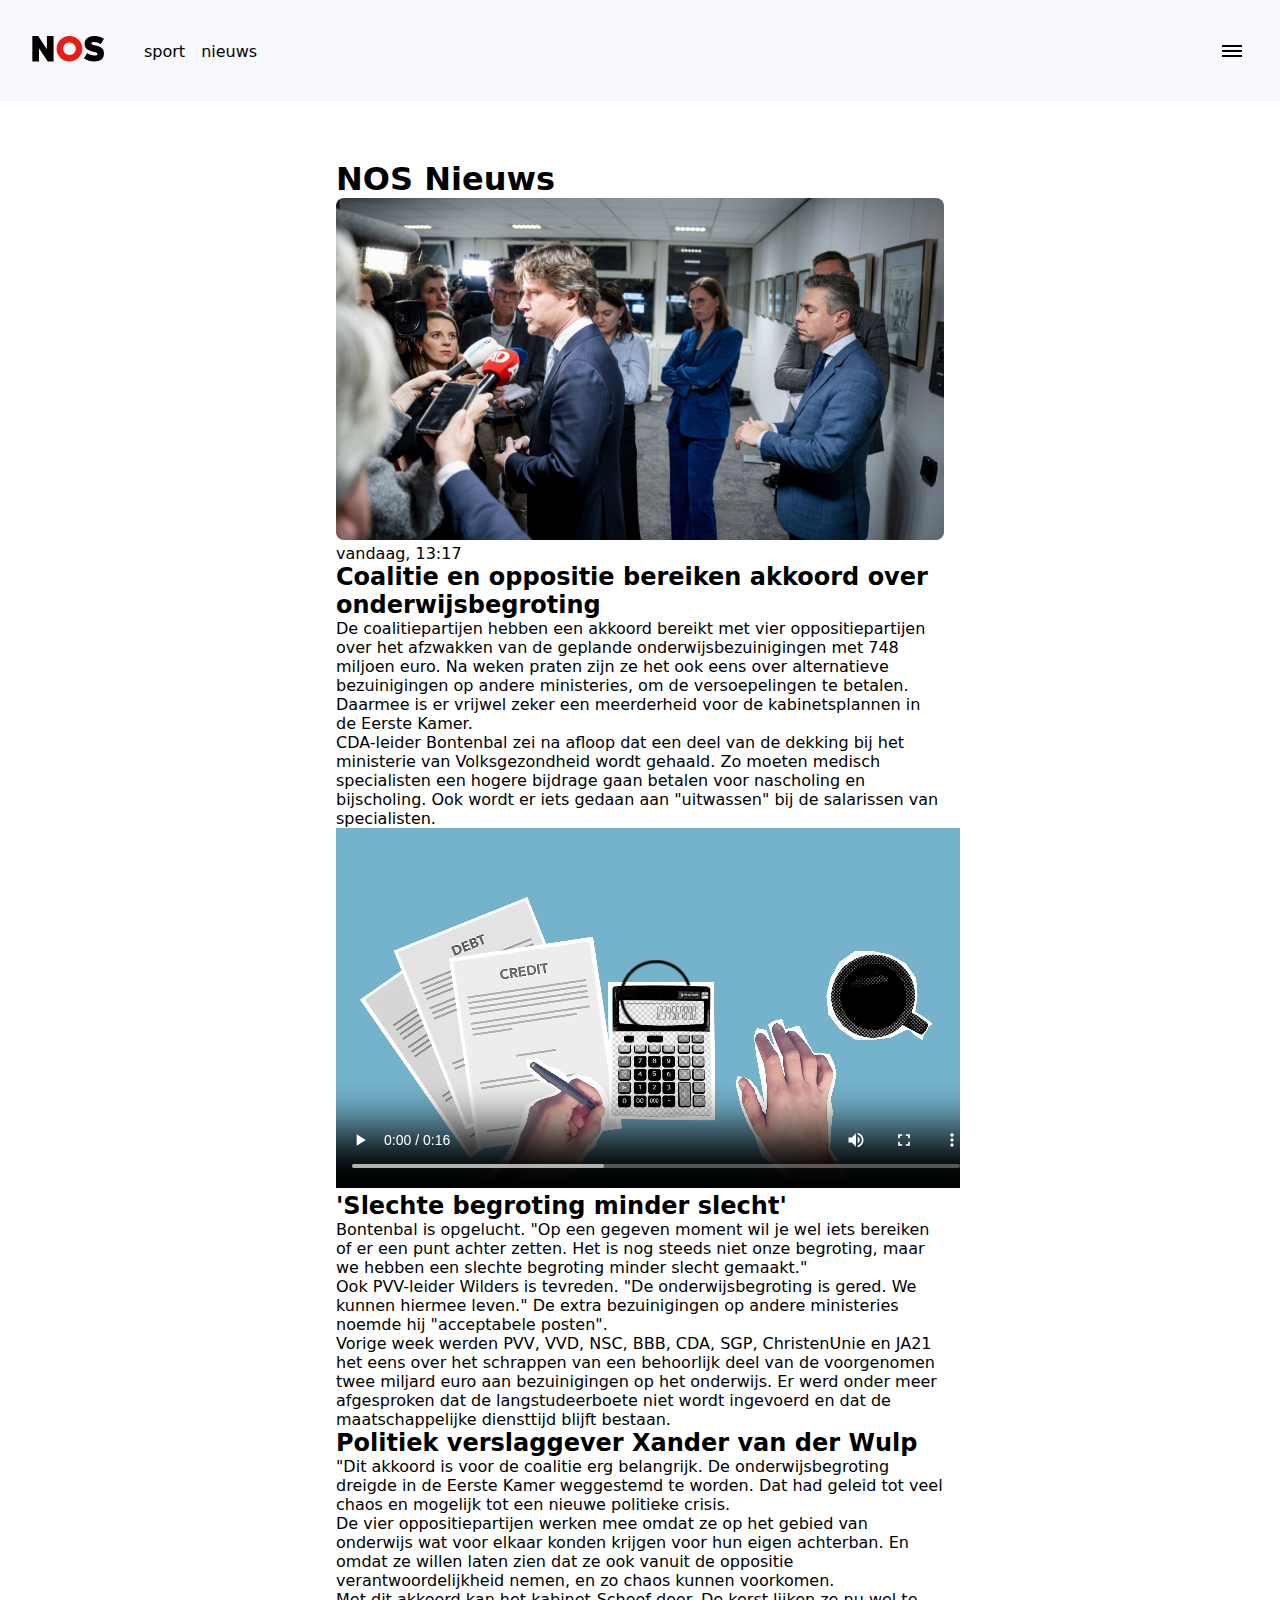
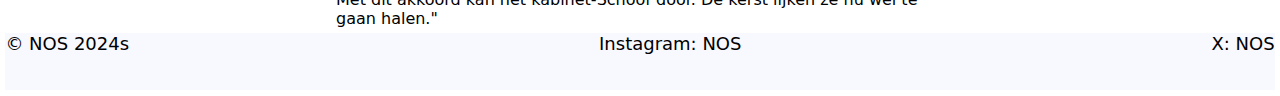
==== commit 53d00451: "bijna af" ====
--- a/nieuwsbericht.html
+++ b/nieuwsbericht.html
@@ -106,7 +106,7 @@
     <!-- Alle plaatjes hier zijn van "https://nos.nl/" -->
     <h1>NOS Nieuws</h1>
     <section>
-      <img src="images/report.jpg" alt="">
+      <img src="images/report.jpg" alt="Foto van geintervieuwde mannen">
     </section>
     <!-- Alle text hier is van "https://nos.nl/" -->
     <p>vandaag, 13:17</p>
--- a/styles/style.css
+++ b/styles/style.css
@@ -1007,4 +1007,54 @@
 
 main article ul li a div h3 {
   margin-bottom: 20rem;
-}+}
+
+form {
+  display:flex;
+  flex-direction:column;
+  transition: all .2s;
+  padding:1em;
+  background-color:rgb(123, 221, 123);
+  max-width:30rem;
+  margin:0 auto;
+  overflow:hidden;
+  height:40vh
+}
+
+form:invalid {
+  background: rgba(255, 224, 13, .2);
+}
+
+fieldset {
+  display:flex;
+  flex-direction:row;
+  justify-content:center;
+  margin-bottom: 1em;
+  border:none;
+  transition: all .2s;
+  padding:1em 1em 0;
+  background:PaleGreen;
+  position: relative;
+}
+fieldset + fieldset {
+  opacity:0;
+  transition:.25s .25s;
+  transform:translateX(-120%)
+}
+
+fieldset:valid + fieldset {
+  opacity:1;
+  transform:translateX(0)
+}
+fieldset:valid p {
+  display:block;
+  color: White;
+  background:seaGreen;
+}
+
+fieldset:invalid {
+  background: rgba(255, 224, 13, .2);
+} 
+fieldset:invalid p{
+  display:none;
+}
